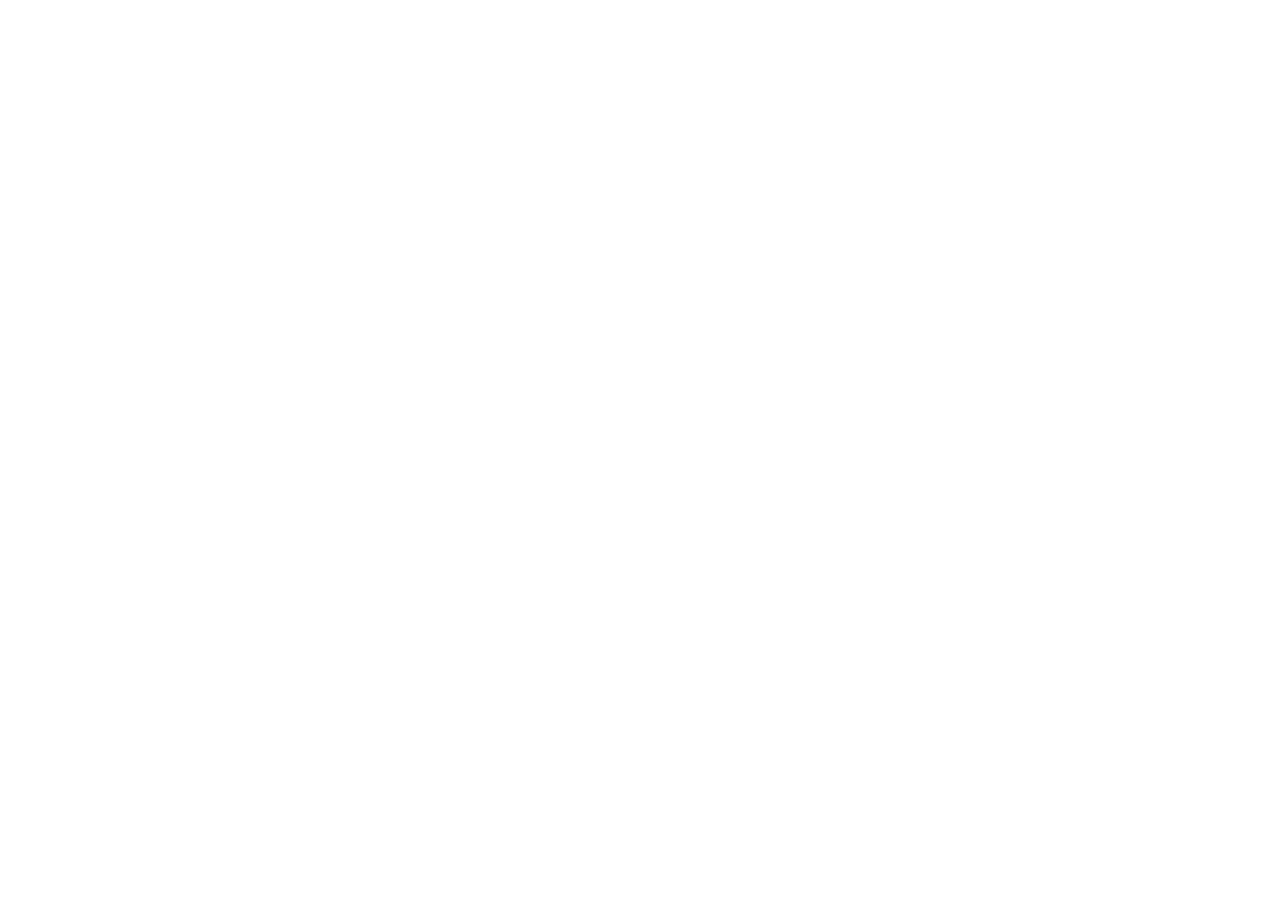
==== index.html @ 910b0f17 "init project" ====
<!DOCTYPE html>
<html lang="en">
<head>
    <meta charset="UTF-8">
    <meta http-equiv="X-UA-Compatible" content="IE=edge">
    <meta name="viewport" content="width=device-width, initial-scale=1.0">
    <title>Document</title>
</head>
<body>
    
</body>
</html>
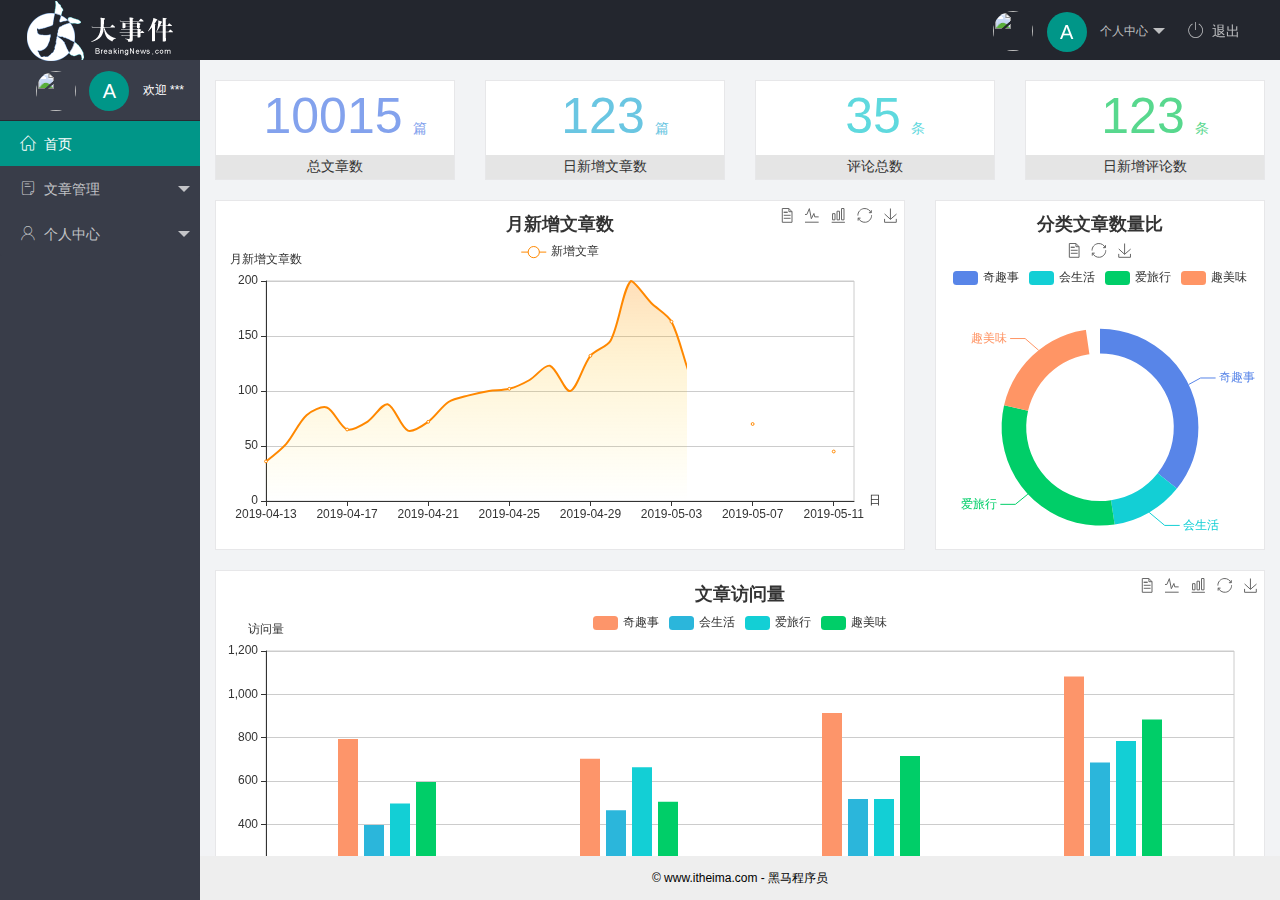
==== commit fb7cb7b8: "完成了主页功能" ====
--- a/index.html
+++ b/index.html
@@ -1,12 +1,105 @@
 <!DOCTYPE html>
 <html lang="en">
+
 <head>
-    <meta charset="UTF-8">
-    <meta http-equiv="X-UA-Compatible" content="IE=edge">
-    <meta name="viewport" content="width=device-width, initial-scale=1.0">
-    <title>Document</title>
+    <meta charset="UTF-8" />
+    <meta name="viewport" content="width=device-width, initial-scale=1.0" />
+    <title>后台主页</title>
+    <!-- 导入 layui 的样式表 -->
+    <link rel="stylesheet" href="/assets/lib/layui/css/layui.css" />
+    <!-- 导入第三方图标库 -->
+    <link rel="stylesheet" href="/assets/fonts/iconfont.css" />
+    <!-- 导入自己的样式表 -->
+    <link rel="stylesheet" href="/assets/css/index.css" />
 </head>
-<body>
-    
+
+<body class="layui-layout-body">
+    <div class="layui-layout layui-layout-admin">
+        <div class="layui-header">
+            <div class="layui-logo">
+                <img src="/assets/images/logo.png" alt="" />
+            </div>
+            <!-- 头部区域（可配合layui已有的水平导航） -->
+            <ul class="layui-nav layui-layout-right">
+                <li class="layui-nav-item">
+                    <a href="javascript:;" class="userinfo">
+                        <img src="http://t.cn/RCzsdCq" class="layui-nav-img" />
+                        <span class="text-avatar">A</span> 个人中心
+                    </a>
+                    <dl class="layui-nav-child">
+                        <dd><a href="">基本资料</a></dd>
+                        <dd><a href="">更换头像</a></dd>
+                        <dd><a href="">重置密码</a></dd>
+                    </dl>
+                </li>
+                <li class="layui-nav-item">
+                    <a href="javascript:;" id="logout"><span class="iconfont icon-tuichu"></span>退出</a>
+                </li>
+            </ul>
+        </div>
+
+        <div class="layui-side layui-bg-black">
+            <div class="layui-side-scroll">
+                <div class="userinfo">
+                    <img src="http://t.cn/RCzsdCq" class="layui-nav-img" />
+                    <span class="text-avatar">A</span>
+                    <span id="welcome">欢迎 ***</span>
+                </div>
+                <!-- 左侧导航区域（可配合layui已有的垂直导航） -->
+                <ul class="layui-nav layui-nav-tree" lay-shrink="all">
+                    <li class="layui-nav-item layui-this">
+                        <a href="/home/dashboard.html" target="fm"><span class="iconfont icon-home"></span>首页</a>
+                    </li>
+                    <li class="layui-nav-item">
+                        <a class="" href="javascript:;"><span class="iconfont icon-16"></span>文章管理</a>
+                        <dl class="layui-nav-child">
+                            <dd>
+                                <a href="javascript:;"><i class="layui-icon layui-icon-app"></i>文章类别</a>
+                            </dd>
+                            <dd>
+                                <a href="javascript:;"><i class="layui-icon layui-icon-app"></i>文章列表</a>
+                            </dd>
+                            <dd>
+                                <a href="javascript:;"><i class="layui-icon layui-icon-app"></i>发布文章</a>
+                            </dd>
+                        </dl>
+                    </li>
+                    <li class="layui-nav-item">
+                        <a href="javascript:;"><span class="iconfont icon-user"></span>个人中心</a>
+                        <dl class="layui-nav-child">
+                            <dd>
+                                <a href="javascript:;"><i class="layui-icon layui-icon-app"></i>基本资料</a>
+                            </dd>
+                            <dd>
+                                <a href="javascript:;"><i class="layui-icon layui-icon-app"></i>更换头像</a>
+                            </dd>
+                            <dd>
+                                <a href="javascript:;"><i class="layui-icon layui-icon-app"></i>重置密码</a>
+                            </dd>
+                        </dl>
+                    </li>
+                </ul>
+            </div>
+        </div>
+
+        <div class="layui-body">
+            <!-- 内容主体区域 -->
+            <iframe name="fm" src="/home/dashboard.html" frameborder="0"></iframe>
+        </div>
+
+        <div class="layui-footer">
+            <!-- 底部固定区域 -->
+            © www.itheima.com - 黑马程序员
+        </div>
+    </div>
+    <!-- 导入 layui 的JS文件 -->
+    <script src="/assets/lib/layui/layui.all.js"></script>
+    <!-- 导入jquery -->
+    <script src="/assets/lib/jquery.js"></script>
+    <!-- 导入我们自己配置的ajax过滤器 -->
+    <script src="/assets/js/baseApi.js"></script>
+    <!-- 导入我们自己的index.js文件 -->
+    <script src="/assets/js/index.js"></script>
 </body>
+
 </html>--- a/assets/lib/layui/css/layui.css
+++ b/assets/lib/layui/css/layui.css
@@ -0,0 +1,2 @@
+/** layui-v2.5.5 MIT License By https://www.layui.com */
+ .layui-inline,img{display:inline-block;vertical-align:middle}h1,h2,h3,h4,h5,h6{font-weight:400}.layui-edge,.layui-header,.layui-inline,.layui-main{position:relative}.layui-body,.layui-edge,.layui-elip{overflow:hidden}.layui-btn,.layui-edge,.layui-inline,img{vertical-align:middle}.layui-btn,.layui-disabled,.layui-icon,.layui-unselect{-moz-user-select:none;-webkit-user-select:none;-ms-user-select:none}.layui-elip,.layui-form-checkbox span,.layui-form-pane .layui-form-label{text-overflow:ellipsis;white-space:nowrap}.layui-breadcrumb,.layui-tree-btnGroup{visibility:hidden}blockquote,body,button,dd,div,dl,dt,form,h1,h2,h3,h4,h5,h6,input,li,ol,p,pre,td,textarea,th,ul{margin:0;padding:0;-webkit-tap-highlight-color:rgba(0,0,0,0)}a:active,a:hover{outline:0}img{border:none}li{list-style:none}table{border-collapse:collapse;border-spacing:0}h4,h5,h6{font-size:100%}button,input,optgroup,option,select,textarea{font-family:inherit;font-size:inherit;font-style:inherit;font-weight:inherit;outline:0}pre{white-space:pre-wrap;white-space:-moz-pre-wrap;white-space:-pre-wrap;white-space:-o-pre-wrap;word-wrap:break-word}body{line-height:24px;font:14px Helvetica Neue,Helvetica,PingFang SC,Tahoma,Arial,sans-serif}hr{height:1px;margin:10px 0;border:0;clear:both}a{color:#333;text-decoration:none}a:hover{color:#777}a cite{font-style:normal;*cursor:pointer}.layui-border-box,.layui-border-box *{box-sizing:border-box}.layui-box,.layui-box *{box-sizing:content-box}.layui-clear{clear:both;*zoom:1}.layui-clear:after{content:'\20';clear:both;*zoom:1;display:block;height:0}.layui-inline{*display:inline;*zoom:1}.layui-edge{display:inline-block;width:0;height:0;border-width:6px;border-style:dashed;border-color:transparent}.layui-edge-top{top:-4px;border-bottom-color:#999;border-bottom-style:solid}.layui-edge-right{border-left-color:#999;border-left-style:solid}.layui-edge-bottom{top:2px;border-top-color:#999;border-top-style:solid}.layui-edge-left{border-right-color:#999;border-right-style:solid}.layui-disabled,.layui-disabled:hover{color:#d2d2d2!important;cursor:not-allowed!important}.layui-circle{border-radius:100%}.layui-show{display:block!important}.layui-hide{display:none!important}@font-face{font-family:layui-icon;src:url(../font/iconfont.eot?v=250);src:url(../font/iconfont.eot?v=250#iefix) format('embedded-opentype'),url(../font/iconfont.woff2?v=250) format('woff2'),url(../font/iconfont.woff?v=250) format('woff'),url(../font/iconfont.ttf?v=250) format('truetype'),url(../font/iconfont.svg?v=250#layui-icon) format('svg')}.layui-icon{font-family:layui-icon!important;font-size:16px;font-style:normal;-webkit-font-smoothing:antialiased;-moz-osx-font-smoothing:grayscale}.layui-icon-reply-fill:before{content:"\e611"}.layui-icon-set-fill:before{content:"\e614"}.layui-icon-menu-fill:before{content:"\e60f"}.layui-icon-search:before{content:"\e615"}.layui-icon-share:before{content:"\e641"}.layui-icon-set-sm:before{content:"\e620"}.layui-icon-engine:before{content:"\e628"}.layui-icon-close:before{content:"\1006"}.layui-icon-close-fill:before{content:"\1007"}.layui-icon-chart-screen:before{content:"\e629"}.layui-icon-star:before{content:"\e600"}.layui-icon-circle-dot:before{content:"\e617"}.layui-icon-chat:before{content:"\e606"}.layui-icon-release:before{content:"\e609"}.layui-icon-list:before{content:"\e60a"}.layui-icon-chart:before{content:"\e62c"}.layui-icon-ok-circle:before{content:"\1005"}.layui-icon-layim-theme:before{content:"\e61b"}.layui-icon-table:before{content:"\e62d"}.layui-icon-right:before{content:"\e602"}.layui-icon-left:before{content:"\e603"}.layui-icon-cart-simple:before{content:"\e698"}.layui-icon-face-cry:before{content:"\e69c"}.layui-icon-face-smile:before{content:"\e6af"}.layui-icon-survey:before{content:"\e6b2"}.layui-icon-tree:before{content:"\e62e"}.layui-icon-upload-circle:before{content:"\e62f"}.layui-icon-add-circle:before{content:"\e61f"}.layui-icon-download-circle:before{content:"\e601"}.layui-icon-templeate-1:before{content:"\e630"}.layui-icon-util:before{content:"\e631"}.layui-icon-face-surprised:before{content:"\e664"}.layui-icon-edit:before{content:"\e642"}.layui-icon-speaker:before{content:"\e645"}.layui-icon-down:before{content:"\e61a"}.layui-icon-file:before{content:"\e621"}.layui-icon-layouts:before{content:"\e632"}.layui-icon-rate-half:before{content:"\e6c9"}.layui-icon-add-circle-fine:before{content:"\e608"}.layui-icon-prev-circle:before{content:"\e633"}.layui-icon-read:before{content:"\e705"}.layui-icon-404:before{content:"\e61c"}.layui-icon-carousel:before{content:"\e634"}.layui-icon-help:before{content:"\e607"}.layui-icon-code-circle:before{content:"\e635"}.layui-icon-water:before{content:"\e636"}.layui-icon-username:before{content:"\e66f"}.layui-icon-find-fill:before{content:"\e670"}.layui-icon-about:before{content:"\e60b"}.layui-icon-location:before{content:"\e715"}.layui-icon-up:before{content:"\e619"}.layui-icon-pause:before{content:"\e651"}.layui-icon-date:before{content:"\e637"}.layui-icon-layim-uploadfile:before{content:"\e61d"}.layui-icon-delete:before{content:"\e640"}.layui-icon-play:before{content:"\e652"}.layui-icon-top:before{content:"\e604"}.layui-icon-friends:before{content:"\e612"}.layui-icon-refresh-3:before{content:"\e9aa"}.layui-icon-ok:before{content:"\e605"}.layui-icon-layer:before{content:"\e638"}.layui-icon-face-smile-fine:before{content:"\e60c"}.layui-icon-dollar:before{content:"\e659"}.layui-icon-group:before{content:"\e613"}.layui-icon-layim-download:before{content:"\e61e"}.layui-icon-picture-fine:before{content:"\e60d"}.layui-icon-link:before{content:"\e64c"}.layui-icon-diamond:before{content:"\e735"}.layui-icon-log:before{content:"\e60e"}.layui-icon-rate-solid:before{content:"\e67a"}.layui-icon-fonts-del:before{content:"\e64f"}.layui-icon-unlink:before{content:"\e64d"}.layui-icon-fonts-clear:before{content:"\e639"}.layui-icon-triangle-r:before{content:"\e623"}.layui-icon-circle:before{content:"\e63f"}.layui-icon-radio:before{content:"\e643"}.layui-icon-align-center:before{content:"\e647"}.layui-icon-align-right:before{content:"\e648"}.layui-icon-align-left:before{content:"\e649"}.layui-icon-loading-1:before{content:"\e63e"}.layui-icon-return:before{content:"\e65c"}.layui-icon-fonts-strong:before{content:"\e62b"}.layui-icon-upload:before{content:"\e67c"}.layui-icon-dialogue:before{content:"\e63a"}.layui-icon-video:before{content:"\e6ed"}.layui-icon-headset:before{content:"\e6fc"}.layui-icon-cellphone-fine:before{content:"\e63b"}.layui-icon-add-1:before{content:"\e654"}.layui-icon-face-smile-b:before{content:"\e650"}.layui-icon-fonts-html:before{content:"\e64b"}.layui-icon-form:before{content:"\e63c"}.layui-icon-cart:before{content:"\e657"}.layui-icon-camera-fill:before{content:"\e65d"}.layui-icon-tabs:before{content:"\e62a"}.layui-icon-fonts-code:before{content:"\e64e"}.layui-icon-fire:before{content:"\e756"}.layui-icon-set:before{content:"\e716"}.layui-icon-fonts-u:before{content:"\e646"}.layui-icon-triangle-d:before{content:"\e625"}.layui-icon-tips:before{content:"\e702"}.layui-icon-picture:before{content:"\e64a"}.layui-icon-more-vertical:before{content:"\e671"}.layui-icon-flag:before{content:"\e66c"}.layui-icon-loading:before{content:"\e63d"}.layui-icon-fonts-i:before{content:"\e644"}.layui-icon-refresh-1:before{content:"\e666"}.layui-icon-rmb:before{content:"\e65e"}.layui-icon-home:before{content:"\e68e"}.layui-icon-user:before{content:"\e770"}.layui-icon-notice:before{content:"\e667"}.layui-icon-login-weibo:before{content:"\e675"}.layui-icon-voice:before{content:"\e688"}.layui-icon-upload-drag:before{content:"\e681"}.layui-icon-login-qq:before{content:"\e676"}.layui-icon-snowflake:before{content:"\e6b1"}.layui-icon-file-b:before{content:"\e655"}.layui-icon-template:before{content:"\e663"}.layui-icon-auz:before{content:"\e672"}.layui-icon-console:before{content:"\e665"}.layui-icon-app:before{content:"\e653"}.layui-icon-prev:before{content:"\e65a"}.layui-icon-website:before{content:"\e7ae"}.layui-icon-next:before{content:"\e65b"}.layui-icon-component:before{content:"\e857"}.layui-icon-more:before{content:"\e65f"}.layui-icon-login-wechat:before{content:"\e677"}.layui-icon-shrink-right:before{content:"\e668"}.layui-icon-spread-left:before{content:"\e66b"}.layui-icon-camera:before{content:"\e660"}.layui-icon-note:before{content:"\e66e"}.layui-icon-refresh:before{content:"\e669"}.layui-icon-female:before{content:"\e661"}.layui-icon-male:before{content:"\e662"}.layui-icon-password:before{content:"\e673"}.layui-icon-senior:before{content:"\e674"}.layui-icon-theme:before{content:"\e66a"}.layui-icon-tread:before{content:"\e6c5"}.layui-icon-praise:before{content:"\e6c6"}.layui-icon-star-fill:before{content:"\e658"}.layui-icon-rate:before{content:"\e67b"}.layui-icon-template-1:before{content:"\e656"}.layui-icon-vercode:before{content:"\e679"}.layui-icon-cellphone:before{content:"\e678"}.layui-icon-screen-full:before{content:"\e622"}.layui-icon-screen-restore:before{content:"\e758"}.layui-icon-cols:before{content:"\e610"}.layui-icon-export:before{content:"\e67d"}.layui-icon-print:before{content:"\e66d"}.layui-icon-slider:before{content:"\e714"}.layui-icon-addition:before{content:"\e624"}.layui-icon-subtraction:before{content:"\e67e"}.layui-icon-service:before{content:"\e626"}.layui-icon-transfer:before{content:"\e691"}.layui-main{width:1140px;margin:0 auto}.layui-header{z-index:1000;height:60px}.layui-header a:hover{transition:all .5s;-webkit-transition:all .5s}.layui-side{position:fixed;left:0;top:0;bottom:0;z-index:999;width:200px;overflow-x:hidden}.layui-side-scroll{position:relative;width:220px;height:100%;overflow-x:hidden}.layui-body{position:absolute;left:200px;right:0;top:0;bottom:0;z-index:998;width:auto;overflow-y:auto;box-sizing:border-box}.layui-layout-body{overflow:hidden}.layui-layout-admin .layui-header{background-color:#23262E}.layui-layout-admin .layui-side{top:60px;width:200px;overflow-x:hidden}.layui-layout-admin .layui-body{position:fixed;top:60px;bottom:44px}.layui-layout-admin .layui-main{width:auto;margin:0 15px}.layui-layout-admin .layui-footer{position:fixed;left:200px;right:0;bottom:0;height:44px;line-height:44px;padding:0 15px;background-color:#eee}.layui-layout-admin .layui-logo{position:absolute;left:0;top:0;width:200px;height:100%;line-height:60px;text-align:center;color:#009688;font-size:16px}.layui-layout-admin .layui-header .layui-nav{background:0 0}.layui-layout-left{position:absolute!important;left:200px;top:0}.layui-layout-right{position:absolute!important;right:0;top:0}.layui-container{position:relative;margin:0 auto;padding:0 15px;box-sizing:border-box}.layui-fluid{position:relative;margin:0 auto;padding:0 15px}.layui-row:after,.layui-row:before{content:'';display:block;clear:both}.layui-col-lg1,.layui-col-lg10,.layui-col-lg11,.layui-col-lg12,.layui-col-lg2,.layui-col-lg3,.layui-col-lg4,.layui-col-lg5,.layui-col-lg6,.layui-col-lg7,.layui-col-lg8,.layui-col-lg9,.layui-col-md1,.layui-col-md10,.layui-col-md11,.layui-col-md12,.layui-col-md2,.layui-col-md3,.layui-col-md4,.layui-col-md5,.layui-col-md6,.layui-col-md7,.layui-col-md8,.layui-col-md9,.layui-col-sm1,.layui-col-sm10,.layui-col-sm11,.layui-col-sm12,.layui-col-sm2,.layui-col-sm3,.layui-col-sm4,.layui-col-sm5,.layui-col-sm6,.layui-col-sm7,.layui-col-sm8,.layui-col-sm9,.layui-col-xs1,.layui-col-xs10,.layui-col-xs11,.layui-col-xs12,.layui-col-xs2,.layui-col-xs3,.layui-col-xs4,.layui-col-xs5,.layui-col-xs6,.layui-col-xs7,.layui-col-xs8,.layui-col-xs9{position:relative;display:block;box-sizing:border-box}.layui-col-xs1,.layui-col-xs10,.layui-col-xs11,.layui-col-xs12,.layui-col-xs2,.layui-col-xs3,.layui-col-xs4,.layui-col-xs5,.layui-col-xs6,.layui-col-xs7,.layui-col-xs8,.layui-col-xs9{float:left}.layui-col-xs1{width:8.33333333%}.layui-col-xs2{width:16.66666667%}.layui-col-xs3{width:25%}.layui-col-xs4{width:33.33333333%}.layui-col-xs5{width:41.66666667%}.layui-col-xs6{width:50%}.layui-col-xs7{width:58.33333333%}.layui-col-xs8{width:66.66666667%}.layui-col-xs9{width:75%}.layui-col-xs10{width:83.33333333%}.layui-col-xs11{width:91.66666667%}.layui-col-xs12{width:100%}.layui-col-xs-offset1{margin-left:8.33333333%}.layui-col-xs-offset2{margin-left:16.66666667%}.layui-col-xs-offset3{margin-left:25%}.layui-col-xs-offset4{margin-left:33.33333333%}.layui-col-xs-offset5{margin-left:41.66666667%}.layui-col-xs-offset6{margin-left:50%}.layui-col-xs-offset7{margin-left:58.33333333%}.layui-col-xs-offset8{margin-left:66.66666667%}.layui-col-xs-offset9{margin-left:75%}.layui-col-xs-offset10{margin-left:83.33333333%}.layui-col-xs-offset11{margin-left:91.66666667%}.layui-col-xs-offset12{margin-left:100%}@media screen and (max-width:768px){.layui-hide-xs{display:none!important}.layui-show-xs-block{display:block!important}.layui-show-xs-inline{display:inline!important}.layui-show-xs-inline-block{display:inline-block!important}}@media screen and (min-width:768px){.layui-container{width:750px}.layui-hide-sm{display:none!important}.layui-show-sm-block{display:block!important}.layui-show-sm-inline{display:inline!important}.layui-show-sm-inline-block{display:inline-block!important}.layui-col-sm1,.layui-col-sm10,.layui-col-sm11,.layui-col-sm12,.layui-col-sm2,.layui-col-sm3,.layui-col-sm4,.layui-col-sm5,.layui-col-sm6,.layui-col-sm7,.layui-col-sm8,.layui-col-sm9{float:left}.layui-col-sm1{width:8.33333333%}.layui-col-sm2{width:16.66666667%}.layui-col-sm3{width:25%}.layui-col-sm4{width:33.33333333%}.layui-col-sm5{width:41.66666667%}.layui-col-sm6{width:50%}.layui-col-sm7{width:58.33333333%}.layui-col-sm8{width:66.66666667%}.layui-col-sm9{width:75%}.layui-col-sm10{width:83.33333333%}.layui-col-sm11{width:91.66666667%}.layui-col-sm12{width:100%}.layui-col-sm-offset1{margin-left:8.33333333%}.layui-col-sm-offset2{margin-left:16.66666667%}.layui-col-sm-offset3{margin-left:25%}.layui-col-sm-offset4{margin-left:33.33333333%}.layui-col-sm-offset5{margin-left:41.66666667%}.layui-col-sm-offset6{margin-left:50%}.layui-col-sm-offset7{margin-left:58.33333333%}.layui-col-sm-offset8{margin-left:66.66666667%}.layui-col-sm-offset9{margin-left:75%}.layui-col-sm-offset10{margin-left:83.33333333%}.layui-col-sm-offset11{margin-left:91.66666667%}.layui-col-sm-offset12{margin-left:100%}}@media screen and (min-width:992px){.layui-container{width:970px}.layui-hide-md{display:none!important}.layui-show-md-block{display:block!important}.layui-show-md-inline{display:inline!important}.layui-show-md-inline-block{display:inline-block!important}.layui-col-md1,.layui-col-md10,.layui-col-md11,.layui-col-md12,.layui-col-md2,.layui-col-md3,.layui-col-md4,.layui-col-md5,.layui-col-md6,.layui-col-md7,.layui-col-md8,.layui-col-md9{float:left}.layui-col-md1{width:8.33333333%}.layui-col-md2{width:16.66666667%}.layui-col-md3{width:25%}.layui-col-md4{width:33.33333333%}.layui-col-md5{width:41.66666667%}.layui-col-md6{width:50%}.layui-col-md7{width:58.33333333%}.layui-col-md8{width:66.66666667%}.layui-col-md9{width:75%}.layui-col-md10{width:83.33333333%}.layui-col-md11{width:91.66666667%}.layui-col-md12{width:100%}.layui-col-md-offset1{margin-left:8.33333333%}.layui-col-md-offset2{margin-left:16.66666667%}.layui-col-md-offset3{margin-left:25%}.layui-col-md-offset4{margin-left:33.33333333%}.layui-col-md-offset5{margin-left:41.66666667%}.layui-col-md-offset6{margin-left:50%}.layui-col-md-offset7{margin-left:58.33333333%}.layui-col-md-offset8{margin-left:66.66666667%}.layui-col-md-offset9{margin-left:75%}.layui-col-md-offset10{margin-left:83.33333333%}.layui-col-md-offset11{margin-left:91.66666667%}.layui-col-md-offset12{margin-left:100%}}@media screen and (min-width:1200px){.layui-container{width:1170px}.layui-hide-lg{display:none!important}.layui-show-lg-block{display:block!important}.layui-show-lg-inline{display:inline!important}.layui-show-lg-inline-block{display:inline-block!important}.layui-col-lg1,.layui-col-lg10,.layui-col-lg11,.layui-col-lg12,.layui-col-lg2,.layui-col-lg3,.layui-col-lg4,.layui-col-lg5,.layui-col-lg6,.layui-col-lg7,.layui-col-lg8,.layui-col-lg9{float:left}.layui-col-lg1{width:8.33333333%}.layui-col-lg2{width:16.66666667%}.layui-col-lg3{width:25%}.layui-col-lg4{width:33.33333333%}.layui-col-lg5{width:41.66666667%}.layui-col-lg6{width:50%}.layui-col-lg7{width:58.33333333%}.layui-col-lg8{width:66.66666667%}.layui-col-lg9{width:75%}.layui-col-lg10{width:83.33333333%}.layui-col-lg11{width:91.66666667%}.layui-col-lg12{width:100%}.layui-col-lg-offset1{margin-left:8.33333333%}.layui-col-lg-offset2{margin-left:16.66666667%}.layui-col-lg-offset3{margin-left:25%}.layui-col-lg-offset4{margin-left:33.33333333%}.layui-col-lg-offset5{margin-left:41.66666667%}.layui-col-lg-offset6{margin-left:50%}.layui-col-lg-offset7{margin-left:58.33333333%}.layui-col-lg-offset8{margin-left:66.66666667%}.layui-col-lg-offset9{margin-left:75%}.layui-col-lg-offset10{margin-left:83.33333333%}.layui-col-lg-offset11{margin-left:91.66666667%}.layui-col-lg-offset12{margin-left:100%}}.layui-col-space1{margin:-.5px}.layui-col-space1>*{padding:.5px}.layui-col-space3{margin:-1.5px}.layui-col-space3>*{padding:1.5px}.layui-col-space5{margin:-2.5px}.layui-col-space5>*{padding:2.5px}.layui-col-space8{margin:-3.5px}.layui-col-space8>*{padding:3.5px}.layui-col-space10{margin:-5px}.layui-col-space10>*{padding:5px}.layui-col-space12{margin:-6px}.layui-col-space12>*{padding:6px}.layui-col-space15{margin:-7.5px}.layui-col-space15>*{padding:7.5px}.layui-col-space18{margin:-9px}.layui-col-space18>*{padding:9px}.layui-col-space20{margin:-10px}.layui-col-space20>*{padding:10px}.layui-col-space22{margin:-11px}.layui-col-space22>*{padding:11px}.layui-col-space25{margin:-12.5px}.layui-col-space25>*{padding:12.5px}.layui-col-space30{margin:-15px}.layui-col-space30>*{padding:15px}.layui-btn,.layui-input,.layui-select,.layui-textarea,.layui-upload-button{outline:0;-webkit-appearance:none;transition:all .3s;-webkit-transition:all .3s;box-sizing:border-box}.layui-elem-quote{margin-bottom:10px;padding:15px;line-height:22px;border-left:5px solid #009688;border-radius:0 2px 2px 0;background-color:#f2f2f2}.layui-quote-nm{border-style:solid;border-width:1px 1px 1px 5px;background:0 0}.layui-elem-field{margin-bottom:10px;padding:0;border-width:1px;border-style:solid}.layui-elem-field legend{margin-left:20px;padding:0 10px;font-size:20px;font-weight:300}.layui-field-title{margin:10px 0 20px;border-width:1px 0 0}.layui-field-box{padding:10px 15px}.layui-field-title .layui-field-box{padding:10px 0}.layui-progress{position:relative;height:6px;border-radius:20px;background-color:#e2e2e2}.layui-progress-bar{position:absolute;left:0;top:0;width:0;max-width:100%;height:6px;border-radius:20px;text-align:right;background-color:#5FB878;transition:all .3s;-webkit-transition:all .3s}.layui-progress-big,.layui-progress-big .layui-progress-bar{height:18px;line-height:18px}.layui-progress-text{position:relative;top:-20px;line-height:18px;font-size:12px;color:#666}.layui-progress-big .layui-progress-text{position:static;padding:0 10px;color:#fff}.layui-collapse{border-width:1px;border-style:solid;border-radius:2px}.layui-colla-content,.layui-colla-item{border-top-width:1px;border-top-style:solid}.layui-colla-item:first-child{border-top:none}.layui-colla-title{position:relative;height:42px;line-height:42px;padding:0 15px 0 35px;color:#333;background-color:#f2f2f2;cursor:pointer;font-size:14px;overflow:hidden}.layui-colla-content{display:none;padding:10px 15px;line-height:22px;color:#666}.layui-colla-icon{position:absolute;left:15px;top:0;font-size:14px}.layui-card{margin-bottom:15px;border-radius:2px;background-color:#fff;box-shadow:0 1px 2px 0 rgba(0,0,0,.05)}.layui-card:last-child{margin-bottom:0}.layui-card-header{position:relative;height:42px;line-height:42px;padding:0 15px;border-bottom:1px solid #f6f6f6;color:#333;border-radius:2px 2px 0 0;font-size:14px}.layui-bg-black,.layui-bg-blue,.layui-bg-cyan,.layui-bg-green,.layui-bg-orange,.layui-bg-red{color:#fff!important}.layui-card-body{position:relative;padding:10px 15px;line-height:24px}.layui-card-body[pad15]{padding:15px}.layui-card-body[pad20]{padding:20px}.layui-card-body .layui-table{margin:5px 0}.layui-card .layui-tab{margin:0}.layui-panel-window{position:relative;padding:15px;border-radius:0;border-top:5px solid #E6E6E6;background-color:#fff}.layui-auxiliar-moving{position:fixed;left:0;right:0;top:0;bottom:0;width:100%;height:100%;background:0 0;z-index:9999999999}.layui-form-label,.layui-form-mid,.layui-form-select,.layui-input-block,.layui-input-inline,.layui-textarea{position:relative}.layui-bg-red{background-color:#FF5722!important}.layui-bg-orange{background-color:#FFB800!important}.layui-bg-green{background-color:#009688!important}.layui-bg-cyan{background-color:#2F4056!important}.layui-bg-blue{background-color:#1E9FFF!important}.layui-bg-black{background-color:#393D49!important}.layui-bg-gray{background-color:#eee!important;color:#666!important}.layui-badge-rim,.layui-colla-content,.layui-colla-item,.layui-collapse,.layui-elem-field,.layui-form-pane .layui-form-item[pane],.layui-form-pane .layui-form-label,.layui-input,.layui-layedit,.layui-layedit-tool,.layui-quote-nm,.layui-select,.layui-tab-bar,.layui-tab-card,.layui-tab-title,.layui-tab-title .layui-this:after,.layui-textarea{border-color:#e6e6e6}.layui-timeline-item:before,hr{background-color:#e6e6e6}.layui-text{line-height:22px;font-size:14px;color:#666}.layui-text h1,.layui-text h2,.layui-text h3{font-weight:500;color:#333}.layui-text h1{font-size:30px}.layui-text h2{font-size:24px}.layui-text h3{font-size:18px}.layui-text a:not(.layui-btn){color:#01AAED}.layui-text a:not(.layui-btn):hover{text-decoration:underline}.layui-text ul{padding:5px 0 5px 15px}.layui-text ul li{margin-top:5px;list-style-type:disc}.layui-text em,.layui-word-aux{color:#999!important;padding:0 5px!important}.layui-btn{display:inline-block;height:38px;line-height:38px;padding:0 18px;background-color:#009688;color:#fff;white-space:nowrap;text-align:center;font-size:14px;border:none;border-radius:2px;cursor:pointer}.layui-btn:hover{opacity:.8;filter:alpha(opacity=80);color:#fff}.layui-btn:active{opacity:1;filter:alpha(opacity=100)}.layui-btn+.layui-btn{margin-left:10px}.layui-btn-container{font-size:0}.layui-btn-container .layui-btn{margin-right:10px;margin-bottom:10px}.layui-btn-container .layui-btn+.layui-btn{margin-left:0}.layui-table .layui-btn-container .layui-btn{margin-bottom:9px}.layui-btn-radius{border-radius:100px}.layui-btn .layui-icon{margin-right:3px;font-size:18px;vertical-align:bottom;vertical-align:middle\9}.layui-btn-primary{border:1px solid #C9C9C9;background-color:#fff;color:#555}.layui-btn-primary:hover{border-color:#009688;color:#333}.layui-btn-normal{background-color:#1E9FFF}.layui-btn-warm{background-color:#FFB800}.layui-btn-danger{background-color:#FF5722}.layui-btn-checked{background-color:#5FB878}.layui-btn-disabled,.layui-btn-disabled:active,.layui-btn-disabled:hover{border:1px solid #e6e6e6;background-color:#FBFBFB;color:#C9C9C9;cursor:not-allowed;opacity:1}.layui-btn-lg{height:44px;line-height:44px;padding:0 25px;font-size:16px}.layui-btn-sm{height:30px;line-height:30px;padding:0 10px;font-size:12px}.layui-btn-sm i{font-size:16px!important}.layui-btn-xs{height:22px;line-height:22px;padding:0 5px;font-size:12px}.layui-btn-xs i{font-size:14px!important}.layui-btn-group{display:inline-block;vertical-align:middle;font-size:0}.layui-btn-group .layui-btn{margin-left:0!important;margin-right:0!important;border-left:1px solid rgba(255,255,255,.5);border-radius:0}.layui-btn-group .layui-btn-primary{border-left:none}.layui-btn-group .layui-btn-primary:hover{border-color:#C9C9C9;color:#009688}.layui-btn-group .layui-btn:first-child{border-left:none;border-radius:2px 0 0 2px}.layui-btn-group .layui-btn-primary:first-child{border-left:1px solid #c9c9c9}.layui-btn-group .layui-btn:last-child{border-radius:0 2px 2px 0}.layui-btn-group .layui-btn+.layui-btn{margin-left:0}.layui-btn-group+.layui-btn-group{margin-left:10px}.layui-btn-fluid{width:100%}.layui-input,.layui-select,.layui-textarea{height:38px;line-height:1.3;line-height:38px\9;border-width:1px;border-style:solid;background-color:#fff;border-radius:2px}.layui-input::-webkit-input-placeholder,.layui-select::-webkit-input-placeholder,.layui-textarea::-webkit-input-placeholder{line-height:1.3}.layui-input,.layui-textarea{display:block;width:100%;padding-left:10px}.layui-input:hover,.layui-textarea:hover{border-color:#D2D2D2!important}.layui-input:focus,.layui-textarea:focus{border-color:#C9C9C9!important}.layui-textarea{min-height:100px;height:auto;line-height:20px;padding:6px 10px;resize:vertical}.layui-select{padding:0 10px}.layui-form input[type=checkbox],.layui-form input[type=radio],.layui-form select{display:none}.layui-form [lay-ignore]{display:initial}.layui-form-item{margin-bottom:15px;clear:both;*zoom:1}.layui-form-item:after{content:'\20';clear:both;*zoom:1;display:block;height:0}.layui-form-label{float:left;display:block;padding:9px 15px;width:80px;font-weight:400;line-height:20px;text-align:right}.layui-form-label-col{display:block;float:none;padding:9px 0;line-height:20px;text-align:left}.layui-form-item .layui-inline{margin-bottom:5px;margin-right:10px}.layui-input-block{margin-left:110px;min-height:36px}.layui-input-inline{display:inline-block;vertical-align:middle}.layui-form-item .layui-input-inline{float:left;width:190px;margin-right:10px}.layui-form-text .layui-input-inline{width:auto}.layui-form-mid{float:left;display:block;padding:9px 0!important;line-height:20px;margin-right:10px}.layui-form-danger+.layui-form-select .layui-input,.layui-form-danger:focus{border-color:#FF5722!important}.layui-form-select .layui-input{padding-right:30px;cursor:pointer}.layui-form-select .layui-edge{position:absolute;right:10px;top:50%;margin-top:-3px;cursor:pointer;border-width:6px;border-top-color:#c2c2c2;border-top-style:solid;transition:all .3s;-webkit-transition:all .3s}.layui-form-select dl{display:none;position:absolute;left:0;top:42px;padding:5px 0;z-index:899;min-width:100%;border:1px solid #d2d2d2;max-height:300px;overflow-y:auto;background-color:#fff;border-radius:2px;box-shadow:0 2px 4px rgba(0,0,0,.12);box-sizing:border-box}.layui-form-select dl dd,.layui-form-select dl dt{padding:0 10px;line-height:36px;white-space:nowrap;overflow:hidden;text-overflow:ellipsis}.layui-form-select dl dt{font-size:12px;color:#999}.layui-form-select dl dd{cursor:pointer}.layui-form-select dl dd:hover{background-color:#f2f2f2;-webkit-transition:.5s all;transition:.5s all}.layui-form-select .layui-select-group dd{padding-left:20px}.layui-form-select dl dd.layui-select-tips{padding-left:10px!important;color:#999}.layui-form-select dl dd.layui-this{background-color:#5FB878;color:#fff}.layui-form-checkbox,.layui-form-select dl dd.layui-disabled{background-color:#fff}.layui-form-selected dl{display:block}.layui-form-checkbox,.layui-form-checkbox *,.layui-form-switch{display:inline-block;vertical-align:middle}.layui-form-selected .layui-edge{margin-top:-9px;-webkit-transform:rotate(180deg);transform:rotate(180deg);margin-top:-3px\9}:root .layui-form-selected .layui-edge{margin-top:-9px\0/IE9}.layui-form-selectup dl{top:auto;bottom:42px}.layui-select-none{margin:5px 0;text-align:center;color:#999}.layui-select-disabled .layui-disabled{border-color:#eee!important}.layui-select-disabled .layui-edge{border-top-color:#d2d2d2}.layui-form-checkbox{position:relative;height:30px;line-height:30px;margin-right:10px;padding-right:30px;cursor:pointer;font-size:0;-webkit-transition:.1s linear;transition:.1s linear;box-sizing:border-box}.layui-form-checkbox span{padding:0 10px;height:100%;font-size:14px;border-radius:2px 0 0 2px;background-color:#d2d2d2;color:#fff;overflow:hidden}.layui-form-checkbox:hover span{background-color:#c2c2c2}.layui-form-checkbox i{position:absolute;right:0;top:0;width:30px;height:28px;border:1px solid #d2d2d2;border-left:none;border-radius:0 2px 2px 0;color:#fff;font-size:20px;text-align:center}.layui-form-checkbox:hover i{border-color:#c2c2c2;color:#c2c2c2}.layui-form-checked,.layui-form-checked:hover{border-color:#5FB878}.layui-form-checked span,.layui-form-checked:hover span{background-color:#5FB878}.layui-form-checked i,.layui-form-checked:hover i{color:#5FB878}.layui-form-item .layui-form-checkbox{margin-top:4px}.layui-form-checkbox[lay-skin=primary]{height:auto!important;line-height:normal!important;min-width:18px;min-height:18px;border:none!important;margin-right:0;padding-left:28px;padding-right:0;background:0 0}.layui-form-checkbox[lay-skin=primary] span{padding-left:0;padding-right:15px;line-height:18px;background:0 0;color:#666}.layui-form-checkbox[lay-skin=primary] i{right:auto;left:0;width:16px;height:16px;line-height:16px;border:1px solid #d2d2d2;font-size:12px;border-radius:2px;background-color:#fff;-webkit-transition:.1s linear;transition:.1s linear}.layui-form-checkbox[lay-skin=primary]:hover i{border-color:#5FB878;color:#fff}.layui-form-checked[lay-skin=primary] i{border-color:#5FB878!important;background-color:#5FB878;color:#fff}.layui-checkbox-disbaled[lay-skin=primary] span{background:0 0!important;color:#c2c2c2}.layui-checkbox-disbaled[lay-skin=primary]:hover i{border-color:#d2d2d2}.layui-form-item .layui-form-checkbox[lay-skin=primary]{margin-top:10px}.layui-form-switch{position:relative;height:22px;line-height:22px;min-width:35px;padding:0 5px;margin-top:8px;border:1px solid #d2d2d2;border-radius:20px;cursor:pointer;background-color:#fff;-webkit-transition:.1s linear;transition:.1s linear}.layui-form-switch i{position:absolute;left:5px;top:3px;width:16px;height:16px;border-radius:20px;background-color:#d2d2d2;-webkit-transition:.1s linear;transition:.1s linear}.layui-form-switch em{position:relative;top:0;width:25px;margin-left:21px;padding:0!important;text-align:center!important;color:#999!important;font-style:normal!important;font-size:12px}.layui-form-onswitch{border-color:#5FB878;background-color:#5FB878}.layui-checkbox-disbaled,.layui-checkbox-disbaled i{border-color:#e2e2e2!important}.layui-form-onswitch i{left:100%;margin-left:-21px;background-color:#fff}.layui-form-onswitch em{margin-left:5px;margin-right:21px;color:#fff!important}.layui-checkbox-disbaled span{background-color:#e2e2e2!important}.layui-checkbox-disbaled:hover i{color:#fff!important}[lay-radio]{display:none}.layui-form-radio,.layui-form-radio *{display:inline-block;vertical-align:middle}.layui-form-radio{line-height:28px;margin:6px 10px 0 0;padding-right:10px;cursor:pointer;font-size:0}.layui-form-radio *{font-size:14px}.layui-form-radio>i{margin-right:8px;font-size:22px;color:#c2c2c2}.layui-form-radio>i:hover,.layui-form-radioed>i{color:#5FB878}.layui-radio-disbaled>i{color:#e2e2e2!important}.layui-form-pane .layui-form-label{width:110px;padding:8px 15px;height:38px;line-height:20px;border-width:1px;border-style:solid;border-radius:2px 0 0 2px;text-align:center;background-color:#FBFBFB;overflow:hidden;box-sizing:border-box}.layui-form-pane .layui-input-inline{margin-left:-1px}.layui-form-pane .layui-input-block{margin-left:110px;left:-1px}.layui-form-pane .layui-input{border-radius:0 2px 2px 0}.layui-form-pane .layui-form-text .layui-form-label{float:none;width:100%;border-radius:2px;box-sizing:border-box;text-align:left}.layui-form-pane .layui-form-text .layui-input-inline{display:block;margin:0;top:-1px;clear:both}.layui-form-pane .layui-form-text .layui-input-block{margin:0;left:0;top:-1px}.layui-form-pane .layui-form-text .layui-textarea{min-height:100px;border-radius:0 0 2px 2px}.layui-form-pane .layui-form-checkbox{margin:4px 0 4px 10px}.layui-form-pane .layui-form-radio,.layui-form-pane .layui-form-switch{margin-top:6px;margin-left:10px}.layui-form-pane .layui-form-item[pane]{position:relative;border-width:1px;border-style:solid}.layui-form-pane .layui-form-item[pane] .layui-form-label{position:absolute;left:0;top:0;height:100%;border-width:0 1px 0 0}.layui-form-pane .layui-form-item[pane] .layui-input-inline{margin-left:110px}@media screen and (max-width:450px){.layui-form-item .layui-form-label{text-overflow:ellipsis;overflow:hidden;white-space:nowrap}.layui-form-item .layui-inline{display:block;margin-right:0;margin-bottom:20px;clear:both}.layui-form-item .layui-inline:after{content:'\20';clear:both;display:block;height:0}.layui-form-item .layui-input-inline{display:block;float:none;left:-3px;width:auto;margin:0 0 10px 112px}.layui-form-item .layui-input-inline+.layui-form-mid{margin-left:110px;top:-5px;padding:0}.layui-form-item .layui-form-checkbox{margin-right:5px;margin-bottom:5px}}.layui-layedit{border-width:1px;border-style:solid;border-radius:2px}.layui-layedit-tool{padding:3px 5px;border-bottom-width:1px;border-bottom-style:solid;font-size:0}.layedit-tool-fixed{position:fixed;top:0;border-top:1px solid #e2e2e2}.layui-layedit-tool .layedit-tool-mid,.layui-layedit-tool .layui-icon{display:inline-block;vertical-align:middle;text-align:center;font-size:14px}.layui-layedit-tool .layui-icon{position:relative;width:32px;height:30px;line-height:30px;margin:3px 5px;color:#777;cursor:pointer;border-radius:2px}.layui-layedit-tool .layui-icon:hover{color:#393D49}.layui-layedit-tool .layui-icon:active{color:#000}.layui-layedit-tool .layedit-tool-active{background-color:#e2e2e2;color:#000}.layui-layedit-tool .layui-disabled,.layui-layedit-tool .layui-disabled:hover{color:#d2d2d2;cursor:not-allowed}.layui-layedit-tool .layedit-tool-mid{width:1px;height:18px;margin:0 10px;background-color:#d2d2d2}.layedit-tool-html{width:50px!important;font-size:30px!important}.layedit-tool-b,.layedit-tool-code,.layedit-tool-help{font-size:16px!important}.layedit-tool-d,.layedit-tool-face,.layedit-tool-image,.layedit-tool-unlink{font-size:18px!important}.layedit-tool-image input{position:absolute;font-size:0;left:0;top:0;width:100%;height:100%;opacity:.01;filter:Alpha(opacity=1);cursor:pointer}.layui-layedit-iframe iframe{display:block;width:100%}#LAY_layedit_code{overflow:hidden}.layui-laypage{display:inline-block;*display:inline;*zoom:1;vertical-align:middle;margin:10px 0;font-size:0}.layui-laypage>a:first-child,.layui-laypage>a:first-child em{border-radius:2px 0 0 2px}.layui-laypage>a:last-child,.layui-laypage>a:last-child em{border-radius:0 2px 2px 0}.layui-laypage>:first-child{margin-left:0!important}.layui-laypage>:last-child{margin-right:0!important}.layui-laypage a,.layui-laypage button,.layui-laypage input,.layui-laypage select,.layui-laypage span{border:1px solid #e2e2e2}.layui-laypage a,.layui-laypage span{display:inline-block;*display:inline;*zoom:1;vertical-align:middle;padding:0 15px;height:28px;line-height:28px;margin:0 -1px 5px 0;background-color:#fff;color:#333;font-size:12px}.layui-flow-more a *,.layui-laypage input,.layui-table-view select[lay-ignore]{display:inline-block}.layui-laypage a:hover{color:#009688}.layui-laypage em{font-style:normal}.layui-laypage .layui-laypage-spr{color:#999;font-weight:700}.layui-laypage a{text-decoration:none}.layui-laypage .layui-laypage-curr{position:relative}.layui-laypage .layui-laypage-curr em{position:relative;color:#fff}.layui-laypage .layui-laypage-curr .layui-laypage-em{position:absolute;left:-1px;top:-1px;padding:1px;width:100%;height:100%;background-color:#009688}.layui-laypage-em{border-radius:2px}.layui-laypage-next em,.layui-laypage-prev em{font-family:Sim sun;font-size:16px}.layui-laypage .layui-laypage-count,.layui-laypage .layui-laypage-limits,.layui-laypage .layui-laypage-refresh,.layui-laypage .layui-laypage-skip{margin-left:10px;margin-right:10px;padding:0;border:none}.layui-laypage .layui-laypage-limits,.layui-laypage .layui-laypage-refresh{vertical-align:top}.layui-laypage .layui-laypage-refresh i{font-size:18px;cursor:pointer}.layui-laypage select{height:22px;padding:3px;border-radius:2px;cursor:pointer}.layui-laypage .layui-laypage-skip{height:30px;line-height:30px;color:#999}.layui-laypage button,.layui-laypage input{height:30px;line-height:30px;border-radius:2px;vertical-align:top;background-color:#fff;box-sizing:border-box}.layui-laypage input{width:40px;margin:0 10px;padding:0 3px;text-align:center}.layui-laypage input:focus,.layui-laypage select:focus{border-color:#009688!important}.layui-laypage button{margin-left:10px;padding:0 10px;cursor:pointer}.layui-table,.layui-table-view{margin:10px 0}.layui-flow-more{margin:10px 0;text-align:center;color:#999;font-size:14px}.layui-flow-more a{height:32px;line-height:32px}.layui-flow-more a *{vertical-align:top}.layui-flow-more a cite{padding:0 20px;border-radius:3px;background-color:#eee;color:#333;font-style:normal}.layui-flow-more a cite:hover{opacity:.8}.layui-flow-more a i{font-size:30px;color:#737383}.layui-table{width:100%;background-color:#fff;color:#666}.layui-table tr{transition:all .3s;-webkit-transition:all .3s}.layui-table th{text-align:left;font-weight:400}.layui-table tbody tr:hover,.layui-table thead tr,.layui-table-click,.layui-table-header,.layui-table-hover,.layui-table-mend,.layui-table-patch,.layui-table-tool,.layui-table-total,.layui-table-total tr,.layui-table[lay-even] tr:nth-child(even){background-color:#f2f2f2}.layui-table td,.layui-table th,.layui-table-col-set,.layui-table-fixed-r,.layui-table-grid-down,.layui-table-header,.layui-table-page,.layui-table-tips-main,.layui-table-tool,.layui-table-total,.layui-table-view,.layui-table[lay-skin=line],.layui-table[lay-skin=row]{border-width:1px;border-style:solid;border-color:#e6e6e6}.layui-table td,.layui-table th{position:relative;padding:9px 15px;min-height:20px;line-height:20px;font-size:14px}.layui-table[lay-skin=line] td,.layui-table[lay-skin=line] th{border-width:0 0 1px}.layui-table[lay-skin=row] td,.layui-table[lay-skin=row] th{border-width:0 1px 0 0}.layui-table[lay-skin=nob] td,.layui-table[lay-skin=nob] th{border:none}.layui-table img{max-width:100px}.layui-table[lay-size=lg] td,.layui-table[lay-size=lg] th{padding:15px 30px}.layui-table-view .layui-table[lay-size=lg] .layui-table-cell{height:40px;line-height:40px}.layui-table[lay-size=sm] td,.layui-table[lay-size=sm] th{font-size:12px;padding:5px 10px}.layui-table-view .layui-table[lay-size=sm] .layui-table-cell{height:20px;line-height:20px}.layui-table[lay-data]{display:none}.layui-table-box{position:relative;overflow:hidden}.layui-table-view .layui-table{position:relative;width:auto;margin:0}.layui-table-view .layui-table[lay-skin=line]{border-width:0 1px 0 0}.layui-table-view .layui-table[lay-skin=row]{border-width:0 0 1px}.layui-table-view .layui-table td,.layui-table-view .layui-table th{padding:5px 0;border-top:none;border-left:none}.layui-table-view .layui-table th.layui-unselect .layui-table-cell span{cursor:pointer}.layui-table-view .layui-table td{cursor:default}.layui-table-view .layui-table td[data-edit=text]{cursor:text}.layui-table-view .layui-form-checkbox[lay-skin=primary] i{width:18px;height:18px}.layui-table-view .layui-form-radio{line-height:0;padding:0}.layui-table-view .layui-form-radio>i{margin:0;font-size:20px}.layui-table-init{position:absolute;left:0;top:0;width:100%;height:100%;text-align:center;z-index:110}.layui-table-init .layui-icon{position:absolute;left:50%;top:50%;margin:-15px 0 0 -15px;font-size:30px;color:#c2c2c2}.layui-table-header{border-width:0 0 1px;overflow:hidden}.layui-table-header .layui-table{margin-bottom:-1px}.layui-table-tool .layui-inline[lay-event]{position:relative;width:26px;height:26px;padding:5px;line-height:16px;margin-right:10px;text-align:center;color:#333;border:1px solid #ccc;cursor:pointer;-webkit-transition:.5s all;transition:.5s all}.layui-table-tool .layui-inline[lay-event]:hover{border:1px solid #999}.layui-table-tool-temp{padding-right:120px}.layui-table-tool-self{position:absolute;right:17px;top:10px}.layui-table-tool .layui-table-tool-self .layui-inline[lay-event]{margin:0 0 0 10px}.layui-table-tool-panel{position:absolute;top:29px;left:-1px;padding:5px 0;min-width:150px;min-height:40px;border:1px solid #d2d2d2;text-align:left;overflow-y:auto;background-color:#fff;box-shadow:0 2px 4px rgba(0,0,0,.12)}.layui-table-cell,.layui-table-tool-panel li{overflow:hidden;text-overflow:ellipsis;white-space:nowrap}.layui-table-tool-panel li{padding:0 10px;line-height:30px;-webkit-transition:.5s all;transition:.5s all}.layui-table-tool-panel li .layui-form-checkbox[lay-skin=primary]{width:100%;padding-left:28px}.layui-table-tool-panel li:hover{background-color:#f2f2f2}.layui-table-tool-panel li .layui-form-checkbox[lay-skin=primary] i{position:absolute;left:0;top:0}.layui-table-tool-panel li .layui-form-checkbox[lay-skin=primary] span{padding:0}.layui-table-tool .layui-table-tool-self .layui-table-tool-panel{left:auto;right:-1px}.layui-table-col-set{position:absolute;right:0;top:0;width:20px;height:100%;border-width:0 0 0 1px;background-color:#fff}.layui-table-sort{width:10px;height:20px;margin-left:5px;cursor:pointer!important}.layui-table-sort .layui-edge{position:absolute;left:5px;border-width:5px}.layui-table-sort .layui-table-sort-asc{top:3px;border-top:none;border-bottom-style:solid;border-bottom-color:#b2b2b2}.layui-table-sort .layui-table-sort-asc:hover{border-bottom-color:#666}.layui-table-sort .layui-table-sort-desc{bottom:5px;border-bottom:none;border-top-style:solid;border-top-color:#b2b2b2}.layui-table-sort .layui-table-sort-desc:hover{border-top-color:#666}.layui-table-sort[lay-sort=asc] .layui-table-sort-asc{border-bottom-color:#000}.layui-table-sort[lay-sort=desc] .layui-table-sort-desc{border-top-color:#000}.layui-table-cell{height:28px;line-height:28px;padding:0 15px;position:relative;box-sizing:border-box}.layui-table-cell .layui-form-checkbox[lay-skin=primary]{top:-1px;padding:0}.layui-table-cell .layui-table-link{color:#01AAED}.laytable-cell-checkbox,.laytable-cell-numbers,.laytable-cell-radio,.laytable-cell-space{padding:0;text-align:center}.layui-table-body{position:relative;overflow:auto;margin-right:-1px;margin-bottom:-1px}.layui-table-body .layui-none{line-height:26px;padding:15px;text-align:center;color:#999}.layui-table-fixed{position:absolute;left:0;top:0;z-index:101}.layui-table-fixed .layui-table-body{overflow:hidden}.layui-table-fixed-l{box-shadow:0 -1px 8px rgba(0,0,0,.08)}.layui-table-fixed-r{left:auto;right:-1px;border-width:0 0 0 1px;box-shadow:-1px 0 8px rgba(0,0,0,.08)}.layui-table-fixed-r .layui-table-header{position:relative;overflow:visible}.layui-table-mend{position:absolute;right:-49px;top:0;height:100%;width:50px}.layui-table-tool{position:relative;z-index:890;width:100%;min-height:50px;line-height:30px;padding:10px 15px;border-width:0 0 1px}.layui-table-tool .layui-btn-container{margin-bottom:-10px}.layui-table-page,.layui-table-total{border-width:1px 0 0;margin-bottom:-1px;overflow:hidden}.layui-table-page{position:relative;width:100%;padding:7px 7px 0;height:41px;font-size:12px;white-space:nowrap}.layui-table-page>div{height:26px}.layui-table-page .layui-laypage{margin:0}.layui-table-page .layui-laypage a,.layui-table-page .layui-laypage span{height:26px;line-height:26px;margin-bottom:10px;border:none;background:0 0}.layui-table-page .layui-laypage a,.layui-table-page .layui-laypage span.layui-laypage-curr{padding:0 12px}.layui-table-page .layui-laypage span{margin-left:0;padding:0}.layui-table-page .layui-laypage .layui-laypage-prev{margin-left:-7px!important}.layui-table-page .layui-laypage .layui-laypage-curr .layui-laypage-em{left:0;top:0;padding:0}.layui-table-page .layui-laypage button,.layui-table-page .layui-laypage input{height:26px;line-height:26px}.layui-table-page .layui-laypage input{width:40px}.layui-table-page .layui-laypage button{padding:0 10px}.layui-table-page select{height:18px}.layui-table-patch .layui-table-cell{padding:0;width:30px}.layui-table-edit{position:absolute;left:0;top:0;width:100%;height:100%;padding:0 14px 1px;border-radius:0;box-shadow:1px 1px 20px rgba(0,0,0,.15)}.layui-table-edit:focus{border-color:#5FB878!important}select.layui-table-edit{padding:0 0 0 10px;border-color:#C9C9C9}.layui-table-view .layui-form-checkbox,.layui-table-view .layui-form-radio,.layui-table-view .layui-form-switch{top:0;margin:0;box-sizing:content-box}.layui-table-view .layui-form-checkbox{top:-1px;height:26px;line-height:26px}.layui-table-view .layui-form-checkbox i{height:26px}.layui-table-grid .layui-table-cell{overflow:visible}.layui-table-grid-down{position:absolute;top:0;right:0;width:26px;height:100%;padding:5px 0;border-width:0 0 0 1px;text-align:center;background-color:#fff;color:#999;cursor:pointer}.layui-table-grid-down .layui-icon{position:absolute;top:50%;left:50%;margin:-8px 0 0 -8px}.layui-table-grid-down:hover{background-color:#fbfbfb}body .layui-table-tips .layui-layer-content{background:0 0;padding:0;box-shadow:0 1px 6px rgba(0,0,0,.12)}.layui-table-tips-main{margin:-44px 0 0 -1px;max-height:150px;padding:8px 15px;font-size:14px;overflow-y:scroll;background-color:#fff;color:#666}.layui-table-tips-c{position:absolute;right:-3px;top:-13px;width:20px;height:20px;padding:3px;cursor:pointer;background-color:#666;border-radius:50%;color:#fff}.layui-table-tips-c:hover{background-color:#777}.layui-table-tips-c:before{position:relative;right:-2px}.layui-upload-file{display:none!important;opacity:.01;filter:Alpha(opacity=1)}.layui-upload-drag,.layui-upload-form,.layui-upload-wrap{display:inline-block}.layui-upload-list{margin:10px 0}.layui-upload-choose{padding:0 10px;color:#999}.layui-upload-drag{position:relative;padding:30px;border:1px dashed #e2e2e2;background-color:#fff;text-align:center;cursor:pointer;color:#999}.layui-upload-drag .layui-icon{font-size:50px;color:#009688}.layui-upload-drag[lay-over]{border-color:#009688}.layui-upload-iframe{position:absolute;width:0;height:0;border:0;visibility:hidden}.layui-upload-wrap{position:relative;vertical-align:middle}.layui-upload-wrap .layui-upload-file{display:block!important;position:absolute;left:0;top:0;z-index:10;font-size:100px;width:100%;height:100%;opacity:.01;filter:Alpha(opacity=1);cursor:pointer}.layui-transfer-active,.layui-transfer-box{display:inline-block;vertical-align:middle}.layui-transfer-box,.layui-transfer-header,.layui-transfer-search{border-width:0;border-style:solid;border-color:#e6e6e6}.layui-transfer-box{position:relative;border-width:1px;width:200px;height:360px;border-radius:2px;background-color:#fff}.layui-transfer-box .layui-form-checkbox{width:100%;margin:0!important}.layui-transfer-header{height:38px;line-height:38px;padding:0 10px;border-bottom-width:1px}.layui-transfer-search{position:relative;padding:10px;border-bottom-width:1px}.layui-transfer-search .layui-input{height:32px;padding-left:30px;font-size:12px}.layui-transfer-search .layui-icon-search{position:absolute;left:20px;top:50%;margin-top:-8px;color:#666}.layui-transfer-active{margin:0 15px}.layui-transfer-active .layui-btn{display:block;margin:0;padding:0 15px;background-color:#5FB878;border-color:#5FB878;color:#fff}.layui-transfer-active .layui-btn-disabled{background-color:#FBFBFB;border-color:#e6e6e6;color:#C9C9C9}.layui-transfer-active .layui-btn:first-child{margin-bottom:15px}.layui-transfer-active .layui-btn .layui-icon{margin:0;font-size:14px!important}.layui-transfer-data{padding:5px 0;overflow:auto}.layui-transfer-data li{height:32px;line-height:32px;padding:0 10px}.layui-transfer-data li:hover{background-color:#f2f2f2;transition:.5s all}.layui-transfer-data .layui-none{padding:15px 10px;text-align:center;color:#999}.layui-nav{position:relative;padding:0 20px;background-color:#393D49;color:#fff;border-radius:2px;font-size:0;box-sizing:border-box}.layui-nav *{font-size:14px}.layui-nav .layui-nav-item{position:relative;display:inline-block;*display:inline;*zoom:1;vertical-align:middle;line-height:60px}.layui-nav .layui-nav-item a{display:block;padding:0 20px;color:#fff;color:rgba(255,255,255,.7);transition:all .3s;-webkit-transition:all .3s}.layui-nav .layui-this:after,.layui-nav-bar,.layui-nav-tree .layui-nav-itemed:after{position:absolute;left:0;top:0;width:0;height:5px;background-color:#5FB878;transition:all .2s;-webkit-transition:all .2s}.layui-nav-bar{z-index:1000}.layui-nav .layui-nav-item a:hover,.layui-nav .layui-this a{color:#fff}.layui-nav .layui-this:after{content:'';top:auto;bottom:0;width:100%}.layui-nav-img{width:30px;height:30px;margin-right:10px;border-radius:50%}.layui-nav .layui-nav-more{content:'';width:0;height:0;border-style:solid dashed dashed;border-color:#fff transparent transparent;overflow:hidden;cursor:pointer;transition:all .2s;-webkit-transition:all .2s;position:absolute;top:50%;right:3px;margin-top:-3px;border-width:6px;border-top-color:rgba(255,255,255,.7)}.layui-nav .layui-nav-mored,.layui-nav-itemed>a .layui-nav-more{margin-top:-9px;border-style:dashed dashed solid;border-color:transparent transparent #fff}.layui-nav-child{display:none;position:absolute;left:0;top:65px;min-width:100%;line-height:36px;padding:5px 0;box-shadow:0 2px 4px rgba(0,0,0,.12);border:1px solid #d2d2d2;background-color:#fff;z-index:100;border-radius:2px;white-space:nowrap}.layui-nav .layui-nav-child a{color:#333}.layui-nav .layui-nav-child a:hover{background-color:#f2f2f2;color:#000}.layui-nav-child dd{position:relative}.layui-nav .layui-nav-child dd.layui-this a,.layui-nav-child dd.layui-this{background-color:#5FB878;color:#fff}.layui-nav-child dd.layui-this:after{display:none}.layui-nav-tree{width:200px;padding:0}.layui-nav-tree .layui-nav-item{display:block;width:100%;line-height:45px}.layui-nav-tree .layui-nav-item a{position:relative;height:45px;line-height:45px;text-overflow:ellipsis;overflow:hidden;white-space:nowrap}.layui-nav-tree .layui-nav-item a:hover{background-color:#4E5465}.layui-nav-tree .layui-nav-bar{width:5px;height:0;background-color:#009688}.layui-nav-tree .layui-nav-child dd.layui-this,.layui-nav-tree .layui-nav-child dd.layui-this a,.layui-nav-tree .layui-this,.layui-nav-tree .layui-this>a,.layui-nav-tree .layui-this>a:hover{background-color:#009688;color:#fff}.layui-nav-tree .layui-this:after{display:none}.layui-nav-itemed>a,.layui-nav-tree .layui-nav-title a,.layui-nav-tree .layui-nav-title a:hover{color:#fff!important}.layui-nav-tree .layui-nav-child{position:relative;z-index:0;top:0;border:none;box-shadow:none}.layui-nav-tree .layui-nav-child a{height:40px;line-height:40px;color:#fff;color:rgba(255,255,255,.7)}.layui-nav-tree .layui-nav-child,.layui-nav-tree .layui-nav-child a:hover{background:0 0;color:#fff}.layui-nav-tree .layui-nav-more{right:10px}.layui-nav-itemed>.layui-nav-child{display:block;padding:0;background-color:rgba(0,0,0,.3)!important}.layui-nav-itemed>.layui-nav-child>.layui-this>.layui-nav-child{display:block}.layui-nav-side{position:fixed;top:0;bottom:0;left:0;overflow-x:hidden;z-index:999}.layui-bg-blue .layui-nav-bar,.layui-bg-blue .layui-nav-itemed:after,.layui-bg-blue .layui-this:after{background-color:#93D1FF}.layui-bg-blue .layui-nav-child dd.layui-this{background-color:#1E9FFF}.layui-bg-blue .layui-nav-itemed>a,.layui-nav-tree.layui-bg-blue .layui-nav-title a,.layui-nav-tree.layui-bg-blue .layui-nav-title a:hover{background-color:#007DDB!important}.layui-breadcrumb{font-size:0}.layui-breadcrumb>*{font-size:14px}.layui-breadcrumb a{color:#999!important}.layui-breadcrumb a:hover{color:#5FB878!important}.layui-breadcrumb a cite{color:#666;font-style:normal}.layui-breadcrumb span[lay-separator]{margin:0 10px;color:#999}.layui-tab{margin:10px 0;text-align:left!important}.layui-tab[overflow]>.layui-tab-title{overflow:hidden}.layui-tab-title{position:relative;left:0;height:40px;white-space:nowrap;font-size:0;border-bottom-width:1px;border-bottom-style:solid;transition:all .2s;-webkit-transition:all .2s}.layui-tab-title li{display:inline-block;*display:inline;*zoom:1;vertical-align:middle;font-size:14px;transition:all .2s;-webkit-transition:all .2s;position:relative;line-height:40px;min-width:65px;padding:0 15px;text-align:center;cursor:pointer}.layui-tab-title li a{display:block}.layui-tab-title .layui-this{color:#000}.layui-tab-title .layui-this:after{position:absolute;left:0;top:0;content:'';width:100%;height:41px;border-width:1px;border-style:solid;border-bottom-color:#fff;border-radius:2px 2px 0 0;box-sizing:border-box;pointer-events:none}.layui-tab-bar{position:absolute;right:0;top:0;z-index:10;width:30px;height:39px;line-height:39px;border-width:1px;border-style:solid;border-radius:2px;text-align:center;background-color:#fff;cursor:pointer}.layui-tab-bar .layui-icon{position:relative;display:inline-block;top:3px;transition:all .3s;-webkit-transition:all .3s}.layui-tab-item{display:none}.layui-tab-more{padding-right:30px;height:auto!important;white-space:normal!important}.layui-tab-more li.layui-this:after{border-bottom-color:#e2e2e2;border-radius:2px}.layui-tab-more .layui-tab-bar .layui-icon{top:-2px;top:3px\9;-webkit-transform:rotate(180deg);transform:rotate(180deg)}:root .layui-tab-more .layui-tab-bar .layui-icon{top:-2px\0/IE9}.layui-tab-content{padding:10px}.layui-tab-title li .layui-tab-close{position:relative;display:inline-block;width:18px;height:18px;line-height:20px;margin-left:8px;top:1px;text-align:center;font-size:14px;color:#c2c2c2;transition:all .2s;-webkit-transition:all .2s}.layui-tab-title li .layui-tab-close:hover{border-radius:2px;background-color:#FF5722;color:#fff}.layui-tab-brief>.layui-tab-title .layui-this{color:#009688}.layui-tab-brief>.layui-tab-more li.layui-this:after,.layui-tab-brief>.layui-tab-title .layui-this:after{border:none;border-radius:0;border-bottom:2px solid #5FB878}.layui-tab-brief[overflow]>.layui-tab-title .layui-this:after{top:-1px}.layui-tab-card{border-width:1px;border-style:solid;border-radius:2px;box-shadow:0 2px 5px 0 rgba(0,0,0,.1)}.layui-tab-card>.layui-tab-title{background-color:#f2f2f2}.layui-tab-card>.layui-tab-title li{margin-right:-1px;margin-left:-1px}.layui-tab-card>.layui-tab-title .layui-this{background-color:#fff}.layui-tab-card>.layui-tab-title .layui-this:after{border-top:none;border-width:1px;border-bottom-color:#fff}.layui-tab-card>.layui-tab-title .layui-tab-bar{height:40px;line-height:40px;border-radius:0;border-top:none;border-right:none}.layui-tab-card>.layui-tab-more .layui-this{background:0 0;color:#5FB878}.layui-tab-card>.layui-tab-more .layui-this:after{border:none}.layui-timeline{padding-left:5px}.layui-timeline-item{position:relative;padding-bottom:20px}.layui-timeline-axis{position:absolute;left:-5px;top:0;z-index:10;width:20px;height:20px;line-height:20px;background-color:#fff;color:#5FB878;border-radius:50%;text-align:center;cursor:pointer}.layui-timeline-axis:hover{color:#FF5722}.layui-timeline-item:before{content:'';position:absolute;left:5px;top:0;z-index:0;width:1px;height:100%}.layui-timeline-item:last-child:before{display:none}.layui-timeline-item:first-child:before{display:block}.layui-timeline-content{padding-left:25px}.layui-timeline-title{position:relative;margin-bottom:10px}.layui-badge,.layui-badge-dot,.layui-badge-rim{position:relative;display:inline-block;padding:0 6px;font-size:12px;text-align:center;background-color:#FF5722;color:#fff;border-radius:2px}.layui-badge{height:18px;line-height:18px}.layui-badge-dot{width:8px;height:8px;padding:0;border-radius:50%}.layui-badge-rim{height:18px;line-height:18px;border-width:1px;border-style:solid;background-color:#fff;color:#666}.layui-btn .layui-badge,.layui-btn .layui-badge-dot{margin-left:5px}.layui-nav .layui-badge,.layui-nav .layui-badge-dot{position:absolute;top:50%;margin:-8px 6px 0}.layui-tab-title .layui-badge,.layui-tab-title .layui-badge-dot{left:5px;top:-2px}.layui-carousel{position:relative;left:0;top:0;background-color:#f8f8f8}.layui-carousel>[carousel-item]{position:relative;width:100%;height:100%;overflow:hidden}.layui-carousel>[carousel-item]:before{position:absolute;content:'\e63d';left:50%;top:50%;width:100px;line-height:20px;margin:-10px 0 0 -50px;text-align:center;color:#c2c2c2;font-family:layui-icon!important;font-size:30px;font-style:normal;-webkit-font-smoothing:antialiased;-moz-osx-font-smoothing:grayscale}.layui-carousel>[carousel-item]>*{display:none;position:absolute;left:0;top:0;width:100%;height:100%;background-color:#f8f8f8;transition-duration:.3s;-webkit-transition-duration:.3s}.layui-carousel-updown>*{-webkit-transition:.3s ease-in-out up;transition:.3s ease-in-out up}.layui-carousel-arrow{display:none\9;opacity:0;position:absolute;left:10px;top:50%;margin-top:-18px;width:36px;height:36px;line-height:36px;text-align:center;font-size:20px;border:0;border-radius:50%;background-color:rgba(0,0,0,.2);color:#fff;-webkit-transition-duration:.3s;transition-duration:.3s;cursor:pointer}.layui-carousel-arrow[lay-type=add]{left:auto!important;right:10px}.layui-carousel:hover .layui-carousel-arrow[lay-type=add],.layui-carousel[lay-arrow=always] .layui-carousel-arrow[lay-type=add]{right:20px}.layui-carousel[lay-arrow=always] .layui-carousel-arrow{opacity:1;left:20px}.layui-carousel[lay-arrow=none] .layui-carousel-arrow{display:none}.layui-carousel-arrow:hover,.layui-carousel-ind ul:hover{background-color:rgba(0,0,0,.35)}.layui-carousel:hover .layui-carousel-arrow{display:block\9;opacity:1;left:20px}.layui-carousel-ind{position:relative;top:-35px;width:100%;line-height:0!important;text-align:center;font-size:0}.layui-carousel[lay-indicator=outside]{margin-bottom:30px}.layui-carousel[lay-indicator=outside] .layui-carousel-ind{top:10px}.layui-carousel[lay-indicator=outside] .layui-carousel-ind ul{background-color:rgba(0,0,0,.5)}.layui-carousel[lay-indicator=none] .layui-carousel-ind{display:none}.layui-carousel-ind ul{display:inline-block;padding:5px;background-color:rgba(0,0,0,.2);border-radius:10px;-webkit-transition-duration:.3s;transition-duration:.3s}.layui-carousel-ind li{display:inline-block;width:10px;height:10px;margin:0 3px;font-size:14px;background-color:#e2e2e2;background-color:rgba(255,255,255,.5);border-radius:50%;cursor:pointer;-webkit-transition-duration:.3s;transition-duration:.3s}.layui-carousel-ind li:hover{background-color:rgba(255,255,255,.7)}.layui-carousel-ind li.layui-this{background-color:#fff}.layui-carousel>[carousel-item]>.layui-carousel-next,.layui-carousel>[carousel-item]>.layui-carousel-prev,.layui-carousel>[carousel-item]>.layui-this{display:block}.layui-carousel>[carousel-item]>.layui-this{left:0}.layui-carousel>[carousel-item]>.layui-carousel-prev{left:-100%}.layui-carousel>[carousel-item]>.layui-carousel-next{left:100%}.layui-carousel>[carousel-item]>.layui-carousel-next.layui-carousel-left,.layui-carousel>[carousel-item]>.layui-carousel-prev.layui-carousel-right{left:0}.layui-carousel>[carousel-item]>.layui-this.layui-carousel-left{left:-100%}.layui-carousel>[carousel-item]>.layui-this.layui-carousel-right{left:100%}.layui-carousel[lay-anim=updown] .layui-carousel-arrow{left:50%!important;top:20px;margin:0 0 0 -18px}.layui-carousel[lay-anim=updown]>[carousel-item]>*,.layui-carousel[lay-anim=fade]>[carousel-item]>*{left:0!important}.layui-carousel[lay-anim=updown] .layui-carousel-arrow[lay-type=add]{top:auto!important;bottom:20px}.layui-carousel[lay-anim=updown] .layui-carousel-ind{position:absolute;top:50%;right:20px;width:auto;height:auto}.layui-carousel[lay-anim=updown] .layui-carousel-ind ul{padding:3px 5px}.layui-carousel[lay-anim=updown] .layui-carousel-ind li{display:block;margin:6px 0}.layui-carousel[lay-anim=updown]>[carousel-item]>.layui-this{top:0}.layui-carousel[lay-anim=updown]>[carousel-item]>.layui-carousel-prev{top:-100%}.layui-carousel[lay-anim=updown]>[carousel-item]>.layui-carousel-next{top:100%}.layui-carousel[lay-anim=updown]>[carousel-item]>.layui-carousel-next.layui-carousel-left,.layui-carousel[lay-anim=updown]>[carousel-item]>.layui-carousel-prev.layui-carousel-right{top:0}.layui-carousel[lay-anim=updown]>[carousel-item]>.layui-this.layui-carousel-left{top:-100%}.layui-carousel[lay-anim=updown]>[carousel-item]>.layui-this.layui-carousel-right{top:100%}.layui-carousel[lay-anim=fade]>[carousel-item]>.layui-carousel-next,.layui-carousel[lay-anim=fade]>[carousel-item]>.layui-carousel-prev{opacity:0}.layui-carousel[lay-anim=fade]>[carousel-item]>.layui-carousel-next.layui-carousel-left,.layui-carousel[lay-anim=fade]>[carousel-item]>.layui-carousel-prev.layui-carousel-right{opacity:1}.layui-carousel[lay-anim=fade]>[carousel-item]>.layui-this.layui-carousel-left,.layui-carousel[lay-anim=fade]>[carousel-item]>.layui-this.layui-carousel-right{opacity:0}.layui-fixbar{position:fixed;right:15px;bottom:15px;z-index:999999}.layui-fixbar li{width:50px;height:50px;line-height:50px;margin-bottom:1px;text-align:center;cursor:pointer;font-size:30px;background-color:#9F9F9F;color:#fff;border-radius:2px;opacity:.95}.layui-fixbar li:hover{opacity:.85}.layui-fixbar li:active{opacity:1}.layui-fixbar .layui-fixbar-top{display:none;font-size:40px}body .layui-util-face{border:none;background:0 0}body .layui-util-face .layui-layer-content{padding:0;background-color:#fff;color:#666;box-shadow:none}.layui-util-face .layui-layer-TipsG{display:none}.layui-util-face ul{position:relative;width:372px;padding:10px;border:1px solid #D9D9D9;background-color:#fff;box-shadow:0 0 20px rgba(0,0,0,.2)}.layui-util-face ul li{cursor:pointer;float:left;border:1px solid #e8e8e8;height:22px;width:26px;overflow:hidden;margin:-1px 0 0 -1px;padding:4px 2px;text-align:center}.layui-util-face ul li:hover{position:relative;z-index:2;border:1px solid #eb7350;background:#fff9ec}.layui-code{position:relative;margin:10px 0;padding:15px;line-height:20px;border:1px solid #ddd;border-left-width:6px;background-color:#F2F2F2;color:#333;font-family:Courier New;font-size:12px}.layui-rate,.layui-rate *{display:inline-block;vertical-align:middle}.layui-rate{padding:10px 5px 10px 0;font-size:0}.layui-rate li i.layui-icon{font-size:20px;color:#FFB800;margin-right:5px;transition:all .3s;-webkit-transition:all .3s}.layui-rate li i:hover{cursor:pointer;transform:scale(1.12);-webkit-transform:scale(1.12)}.layui-rate[readonly] li i:hover{cursor:default;transform:scale(1)}.layui-colorpicker{width:26px;height:26px;border:1px solid #e6e6e6;padding:5px;border-radius:2px;line-height:24px;display:inline-block;cursor:pointer;transition:all .3s;-webkit-transition:all .3s}.layui-colorpicker:hover{border-color:#d2d2d2}.layui-colorpicker.layui-colorpicker-lg{width:34px;height:34px;line-height:32px}.layui-colorpicker.layui-colorpicker-sm{width:24px;height:24px;line-height:22px}.layui-colorpicker.layui-colorpicker-xs{width:22px;height:22px;line-height:20px}.layui-colorpicker-trigger-bgcolor{display:block;background:url([data-uri]);border-radius:2px}.layui-colorpicker-trigger-span{display:block;height:100%;box-sizing:border-box;border:1px solid rgba(0,0,0,.15);border-radius:2px;text-align:center}.layui-colorpicker-trigger-i{display:inline-block;color:#FFF;font-size:12px}.layui-colorpicker-trigger-i.layui-icon-close{color:#999}.layui-colorpicker-main{position:absolute;z-index:66666666;width:280px;padding:7px;background:#FFF;border:1px solid #d2d2d2;border-radius:2px;box-shadow:0 2px 4px rgba(0,0,0,.12)}.layui-colorpicker-main-wrapper{height:180px;position:relative}.layui-colorpicker-basis{width:260px;height:100%;position:relative}.layui-colorpicker-basis-white{width:100%;height:100%;position:absolute;top:0;left:0;background:linear-gradient(90deg,#FFF,hsla(0,0%,100%,0))}.layui-colorpicker-basis-black{width:100%;height:100%;position:absolute;top:0;left:0;background:linear-gradient(0deg,#000,transparent)}.layui-colorpicker-basis-cursor{width:10px;height:10px;border:1px solid #FFF;border-radius:50%;position:absolute;top:-3px;right:-3px;cursor:pointer}.layui-colorpicker-side{position:absolute;top:0;right:0;width:12px;height:100%;background:linear-gradient(red,#FF0,#0F0,#0FF,#00F,#F0F,red)}.layui-colorpicker-side-slider{width:100%;height:5px;box-shadow:0 0 1px #888;box-sizing:border-box;background:#FFF;border-radius:1px;border:1px solid #f0f0f0;cursor:pointer;position:absolute;left:0}.layui-colorpicker-main-alpha{display:none;height:12px;margin-top:7px;background:url([data-uri])}.layui-colorpicker-alpha-bgcolor{height:100%;position:relative}.layui-colorpicker-alpha-slider{width:5px;height:100%;box-shadow:0 0 1px #888;box-sizing:border-box;background:#FFF;border-radius:1px;border:1px solid #f0f0f0;cursor:pointer;position:absolute;top:0}.layui-colorpicker-main-pre{padding-top:7px;font-size:0}.layui-colorpicker-pre{width:20px;height:20px;border-radius:2px;display:inline-block;margin-left:6px;margin-bottom:7px;cursor:pointer}.layui-colorpicker-pre:nth-child(11n+1){margin-left:0}.layui-colorpicker-pre-isalpha{background:url([data-uri])}.layui-colorpicker-pre.layui-this{box-shadow:0 0 3px 2px rgba(0,0,0,.15)}.layui-colorpicker-pre>div{height:100%;border-radius:2px}.layui-colorpicker-main-input{text-align:right;padding-top:7px}.layui-colorpicker-main-input .layui-btn-container .layui-btn{margin:0 0 0 10px}.layui-colorpicker-main-input div.layui-inline{float:left;margin-right:10px;font-size:14px}.layui-colorpicker-main-input input.layui-input{width:150px;height:30px;color:#666}.layui-slider{height:4px;background:#e2e2e2;border-radius:3px;position:relative;cursor:pointer}.layui-slider-bar{border-radius:3px;position:absolute;height:100%}.layui-slider-step{position:absolute;top:0;width:4px;height:4px;border-radius:50%;background:#FFF;-webkit-transform:translateX(-50%);transform:translateX(-50%)}.layui-slider-wrap{width:36px;height:36px;position:absolute;top:-16px;-webkit-transform:translateX(-50%);transform:translateX(-50%);z-index:10;text-align:center}.layui-slider-wrap-btn{width:12px;height:12px;border-radius:50%;background:#FFF;display:inline-block;vertical-align:middle;cursor:pointer;transition:.3s}.layui-slider-wrap:after{content:"";height:100%;display:inline-block;vertical-align:middle}.layui-slider-wrap-btn.layui-slider-hover,.layui-slider-wrap-btn:hover{transform:scale(1.2)}.layui-slider-wrap-btn.layui-disabled:hover{transform:scale(1)!important}.layui-slider-tips{position:absolute;top:-42px;z-index:66666666;white-space:nowrap;display:none;-webkit-transform:translateX(-50%);transform:translateX(-50%);color:#FFF;background:#000;border-radius:3px;height:25px;line-height:25px;padding:0 10px}.layui-slider-tips:after{content:'';position:absolute;bottom:-12px;left:50%;margin-left:-6px;width:0;height:0;border-width:6px;border-style:solid;border-color:#000 transparent transparent}.layui-slider-input{width:70px;height:32px;border:1px solid #e6e6e6;border-radius:3px;font-size:16px;line-height:32px;position:absolute;right:0;top:-15px}.layui-slider-input-btn{display:none;position:absolute;top:0;right:0;width:20px;height:100%;border-left:1px solid #d2d2d2}.layui-slider-input-btn i{cursor:pointer;position:absolute;right:0;bottom:0;width:20px;height:50%;font-size:12px;line-height:16px;text-align:center;color:#999}.layui-slider-input-btn i:first-child{top:0;border-bottom:1px solid #d2d2d2}.layui-slider-input-txt{height:100%;font-size:14px}.layui-slider-input-txt input{height:100%;border:none}.layui-slider-input-btn i:hover{color:#009688}.layui-slider-vertical{width:4px;margin-left:34px}.layui-slider-vertical .layui-slider-bar{width:4px}.layui-slider-vertical .layui-slider-step{top:auto;left:0;-webkit-transform:translateY(50%);transform:translateY(50%)}.layui-slider-vertical .layui-slider-wrap{top:auto;left:-16px;-webkit-transform:translateY(50%);transform:translateY(50%)}.layui-slider-vertical .layui-slider-tips{top:auto;left:2px}@media \0screen{.layui-slider-wrap-btn{margin-left:-20px}.layui-slider-vertical .layui-slider-wrap-btn{margin-left:0;margin-bottom:-20px}.layui-slider-vertical .layui-slider-tips{margin-left:-8px}.layui-slider>span{margin-left:8px}}.layui-tree{line-height:22px}.layui-tree .layui-form-checkbox{margin:0!important}.layui-tree-set{width:100%;position:relative}.layui-tree-pack{display:none;padding-left:20px;position:relative}.layui-tree-iconClick,.layui-tree-main{display:inline-block;vertical-align:middle}.layui-tree-line .layui-tree-pack{padding-left:27px}.layui-tree-line .layui-tree-set .layui-tree-set:after{content:'';position:absolute;top:14px;left:-9px;width:17px;height:0;border-top:1px dotted #c0c4cc}.layui-tree-entry{position:relative;padding:3px 0;height:20px;white-space:nowrap}.layui-tree-entry:hover{background-color:#eee}.layui-tree-line .layui-tree-entry:hover{background-color:rgba(0,0,0,0)}.layui-tree-line .layui-tree-entry:hover .layui-tree-txt{color:#999;text-decoration:underline;transition:.3s}.layui-tree-main{cursor:pointer;padding-right:10px}.layui-tree-line .layui-tree-set:before{content:'';position:absolute;top:0;left:-9px;width:0;height:100%;border-left:1px dotted #c0c4cc}.layui-tree-line .layui-tree-set.layui-tree-setLineShort:before{height:13px}.layui-tree-line .layui-tree-set.layui-tree-setHide:before{height:0}.layui-tree-iconClick{position:relative;height:20px;line-height:20px;margin:0 10px;color:#c0c4cc}.layui-tree-icon{height:12px;line-height:12px;width:12px;text-align:center;border:1px solid #c0c4cc}.layui-tree-iconClick .layui-icon{font-size:18px}.layui-tree-icon .layui-icon{font-size:12px;color:#666}.layui-tree-iconArrow{padding:0 5px}.layui-tree-iconArrow:after{content:'';position:absolute;left:4px;top:3px;z-index:100;width:0;height:0;border-width:5px;border-style:solid;border-color:transparent transparent transparent #c0c4cc;transition:.5s}.layui-tree-btnGroup,.layui-tree-editInput{position:relative;vertical-align:middle;display:inline-block}.layui-tree-spread>.layui-tree-entry>.layui-tree-iconClick>.layui-tree-iconArrow:after{transform:rotate(90deg) translate(3px,4px)}.layui-tree-txt{display:inline-block;vertical-align:middle;color:#555}.layui-tree-search{margin-bottom:15px;color:#666}.layui-tree-btnGroup .layui-icon{display:inline-block;vertical-align:middle;padding:0 2px;cursor:pointer}.layui-tree-btnGroup .layui-icon:hover{color:#999;transition:.3s}.layui-tree-entry:hover .layui-tree-btnGroup{visibility:visible}.layui-tree-editInput{height:20px;line-height:20px;padding:0 3px;border:none;background-color:rgba(0,0,0,.05)}.layui-tree-emptyText{text-align:center;color:#999}.layui-anim{-webkit-animation-duration:.3s;animation-duration:.3s;-webkit-animation-fill-mode:both;animation-fill-mode:both}.layui-anim.layui-icon{display:inline-block}.layui-anim-loop{-webkit-animation-iteration-count:infinite;animation-iteration-count:infinite}.layui-trans,.layui-trans a{transition:all .3s;-webkit-transition:all .3s}@-webkit-keyframes layui-rotate{from{-webkit-transform:rotate(0)}to{-webkit-transform:rotate(360deg)}}@keyframes layui-rotate{from{transform:rotate(0)}to{transform:rotate(360deg)}}.layui-anim-rotate{-webkit-animation-name:layui-rotate;animation-name:layui-rotate;-webkit-animation-duration:1s;animation-duration:1s;-webkit-animation-timing-function:linear;animation-timing-function:linear}@-webkit-keyframes layui-up{from{-webkit-transform:translate3d(0,100%,0);opacity:.3}to{-webkit-transform:translate3d(0,0,0);opacity:1}}@keyframes layui-up{from{transform:translate3d(0,100%,0);opacity:.3}to{transform:translate3d(0,0,0);opacity:1}}.layui-anim-up{-webkit-animation-name:layui-up;animation-name:layui-up}@-webkit-keyframes layui-upbit{from{-webkit-transform:translate3d(0,30px,0);opacity:.3}to{-webkit-transform:translate3d(0,0,0);opacity:1}}@keyframes layui-upbit{from{transform:translate3d(0,30px,0);opacity:.3}to{transform:translate3d(0,0,0);opacity:1}}.layui-anim-upbit{-webkit-animation-name:layui-upbit;animation-name:layui-upbit}@-webkit-keyframes layui-scale{0%{opacity:.3;-webkit-transform:scale(.5)}100%{opacity:1;-webkit-transform:scale(1)}}@keyframes layui-scale{0%{opacity:.3;-ms-transform:scale(.5);transform:scale(.5)}100%{opacity:1;-ms-transform:scale(1);transform:scale(1)}}.layui-anim-scale{-webkit-animation-name:layui-scale;animation-name:layui-scale}@-webkit-keyframes layui-scale-spring{0%{opacity:.5;-webkit-transform:scale(.5)}80%{opacity:.8;-webkit-transform:scale(1.1)}100%{opacity:1;-webkit-transform:scale(1)}}@keyframes layui-scale-spring{0%{opacity:.5;transform:scale(.5)}80%{opacity:.8;transform:scale(1.1)}100%{opacity:1;transform:scale(1)}}.layui-anim-scaleSpring{-webkit-animation-name:layui-scale-spring;animation-name:layui-scale-spring}@-webkit-keyframes layui-fadein{0%{opacity:0}100%{opacity:1}}@keyframes layui-fadein{0%{opacity:0}100%{opacity:1}}.layui-anim-fadein{-webkit-animation-name:layui-fadein;animation-name:layui-fadein}@-webkit-keyframes layui-fadeout{0%{opacity:1}100%{opacity:0}}@keyframes layui-fadeout{0%{opacity:1}100%{opacity:0}}.layui-anim-fadeout{-webkit-animation-name:layui-fadeout;animation-name:layui-fadeout}--- a/assets/fonts/iconfont.css
+++ b/assets/fonts/iconfont.css
@@ -0,0 +1,37 @@
+@font-face {font-family: "iconfont";
+  src: url('iconfont.eot?t=1576139966484'); /* IE9 */
+  src: url('iconfont.eot?t=1576139966484#iefix') format('embedded-opentype'), /* IE6-IE8 */
+  url('[data-uri]') format('woff2'),
+  url('iconfont.woff?t=1576139966484') format('woff'),
+  url('iconfont.ttf?t=1576139966484') format('truetype'), /* chrome, firefox, opera, Safari, Android, iOS 4.2+ */
+  url('iconfont.svg?t=1576139966484#iconfont') format('svg'); /* iOS 4.1- */
+}
+
+.iconfont {
+  font-family: "iconfont" !important;
+  font-size: 16px;
+  font-style: normal;
+  -webkit-font-smoothing: antialiased;
+  -moz-osx-font-smoothing: grayscale;
+}
+
+.icon-home:before {
+  content: "\e6a9";
+}
+
+.icon-user:before {
+  content: "\e614";
+}
+
+.icon-pinglun:before {
+  content: "\e616";
+}
+
+.icon-tuichu:before {
+  content: "\e865";
+}
+
+.icon-16:before {
+  content: "\e615";
+}
+
--- a/assets/css/index.css
+++ b/assets/css/index.css
@@ -0,0 +1,58 @@
+.layui-footer {
+  text-align: center;
+  font-size: 12px;
+}
+
+.iconfont {
+  margin-right: 8px;
+}
+
+.layui-icon {
+  margin-right: 8px;
+  margin-left: 20px;
+}
+
+iframe {
+  width: 100%;
+  height: 100%;
+}
+
+.layui-body {
+  overflow: hidden;
+}
+
+a {
+  transition: none !important;
+}
+
+.userinfo {
+  height: 60px;
+  line-height: 60px;
+  text-align: center;
+  font-size: 12px;
+  user-select: none;
+}
+
+.layui-side-scroll .userinfo {
+  border-bottom: 1px solid #282b33;
+}
+
+.layui-nav-img {
+  width: 40px;
+  height: 40px;
+}
+
+.text-avatar {
+  display: inline-block;
+  width: 40px;
+  height: 40px;
+  background-color: #009688;
+  border-radius: 50%;
+  line-height: 40px;
+  text-align: center;
+  font-size: 20px;
+  color: #fff;
+  position: relative;
+  top: 4px;
+  margin-right: 10px;
+}
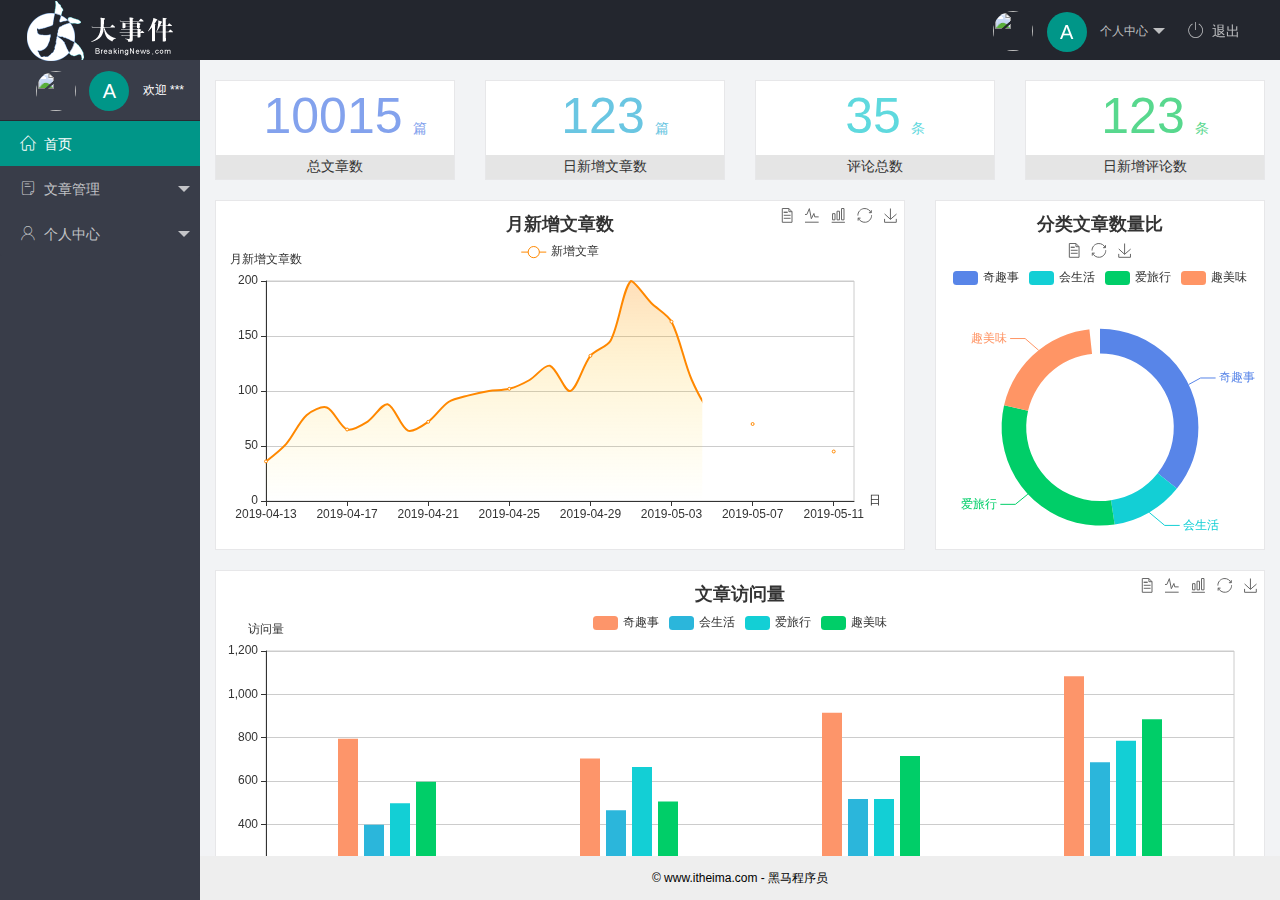
==== commit 8d676283: "完成了文章" ====
--- a/index.html
+++ b/index.html
@@ -27,9 +27,9 @@
                         <span class="text-avatar">A</span> 个人中心
                     </a>
                     <dl class="layui-nav-child">
-                        <dd><a href="">基本资料</a></dd>
-                        <dd><a href="">更换头像</a></dd>
-                        <dd><a href="">重置密码</a></dd>
+                        <dd><a href="/user/user_info.html" target="fm">基本资料</a></dd>
+                        <dd><a href="/user/user_avatar.html" target="fm">更换头像</a></dd>
+                        <dd><a href="/user/user_pwd.html" target="fm">重置密码</a></dd>
                     </dl>
                 </li>
                 <li class="layui-nav-item">
@@ -48,19 +48,19 @@
                 <!-- 左侧导航区域（可配合layui已有的垂直导航） -->
                 <ul class="layui-nav layui-nav-tree" lay-shrink="all">
                     <li class="layui-nav-item layui-this">
-                        <a href="/home/dashboard.html" target="fm"><span class="iconfont icon-home"></span>首页</a>
+                        <a id="first" href="/home/dashboard.html" target="fm"><span class="iconfont icon-home"></span>首页</a>
                     </li>
                     <li class="layui-nav-item">
                         <a class="" href="javascript:;"><span class="iconfont icon-16"></span>文章管理</a>
                         <dl class="layui-nav-child">
                             <dd>
-                                <a href="javascript:;"><i class="layui-icon layui-icon-app"></i>文章类别</a>
+                                <a href="/article/arti_cle.html" target="fm"><i class="layui-icon layui-icon-app"></i>文章类别</a>
                             </dd>
                             <dd>
-                                <a href="javascript:;"><i class="layui-icon layui-icon-app"></i>文章列表</a>
+                                <a href="/article/art_list.html" target="fm"><i class="layui-icon layui-icon-app"></i>文章列表</a>
                             </dd>
                             <dd>
-                                <a href="javascript:;"><i class="layui-icon layui-icon-app"></i>发布文章</a>
+                                <a href="/article/art_pub.html" target="fm"><i class="layui-icon layui-icon-app"></i>发布文章</a>
                             </dd>
                         </dl>
                     </li>
@@ -68,13 +68,13 @@
                         <a href="javascript:;"><span class="iconfont icon-user"></span>个人中心</a>
                         <dl class="layui-nav-child">
                             <dd>
-                                <a href="javascript:;"><i class="layui-icon layui-icon-app"></i>基本资料</a>
+                                <a href="/user/user_info.html" target="fm"><i class="layui-icon layui-icon-app"></i>基本资料</a>
                             </dd>
                             <dd>
-                                <a href="javascript:;"><i class="layui-icon layui-icon-app"></i>更换头像</a>
+                                <a href="/user/user_avatar.html" target="fm"><i class="layui-icon layui-icon-app"></i>更换头像</a>
                             </dd>
                             <dd>
-                                <a href="javascript:;"><i class="layui-icon layui-icon-app"></i>重置密码</a>
+                                <a href="/user/user_pwd.html" target="fm"><i class="layui-icon layui-icon-app"></i>重置密码</a>
                             </dd>
                         </dl>
                     </li>
